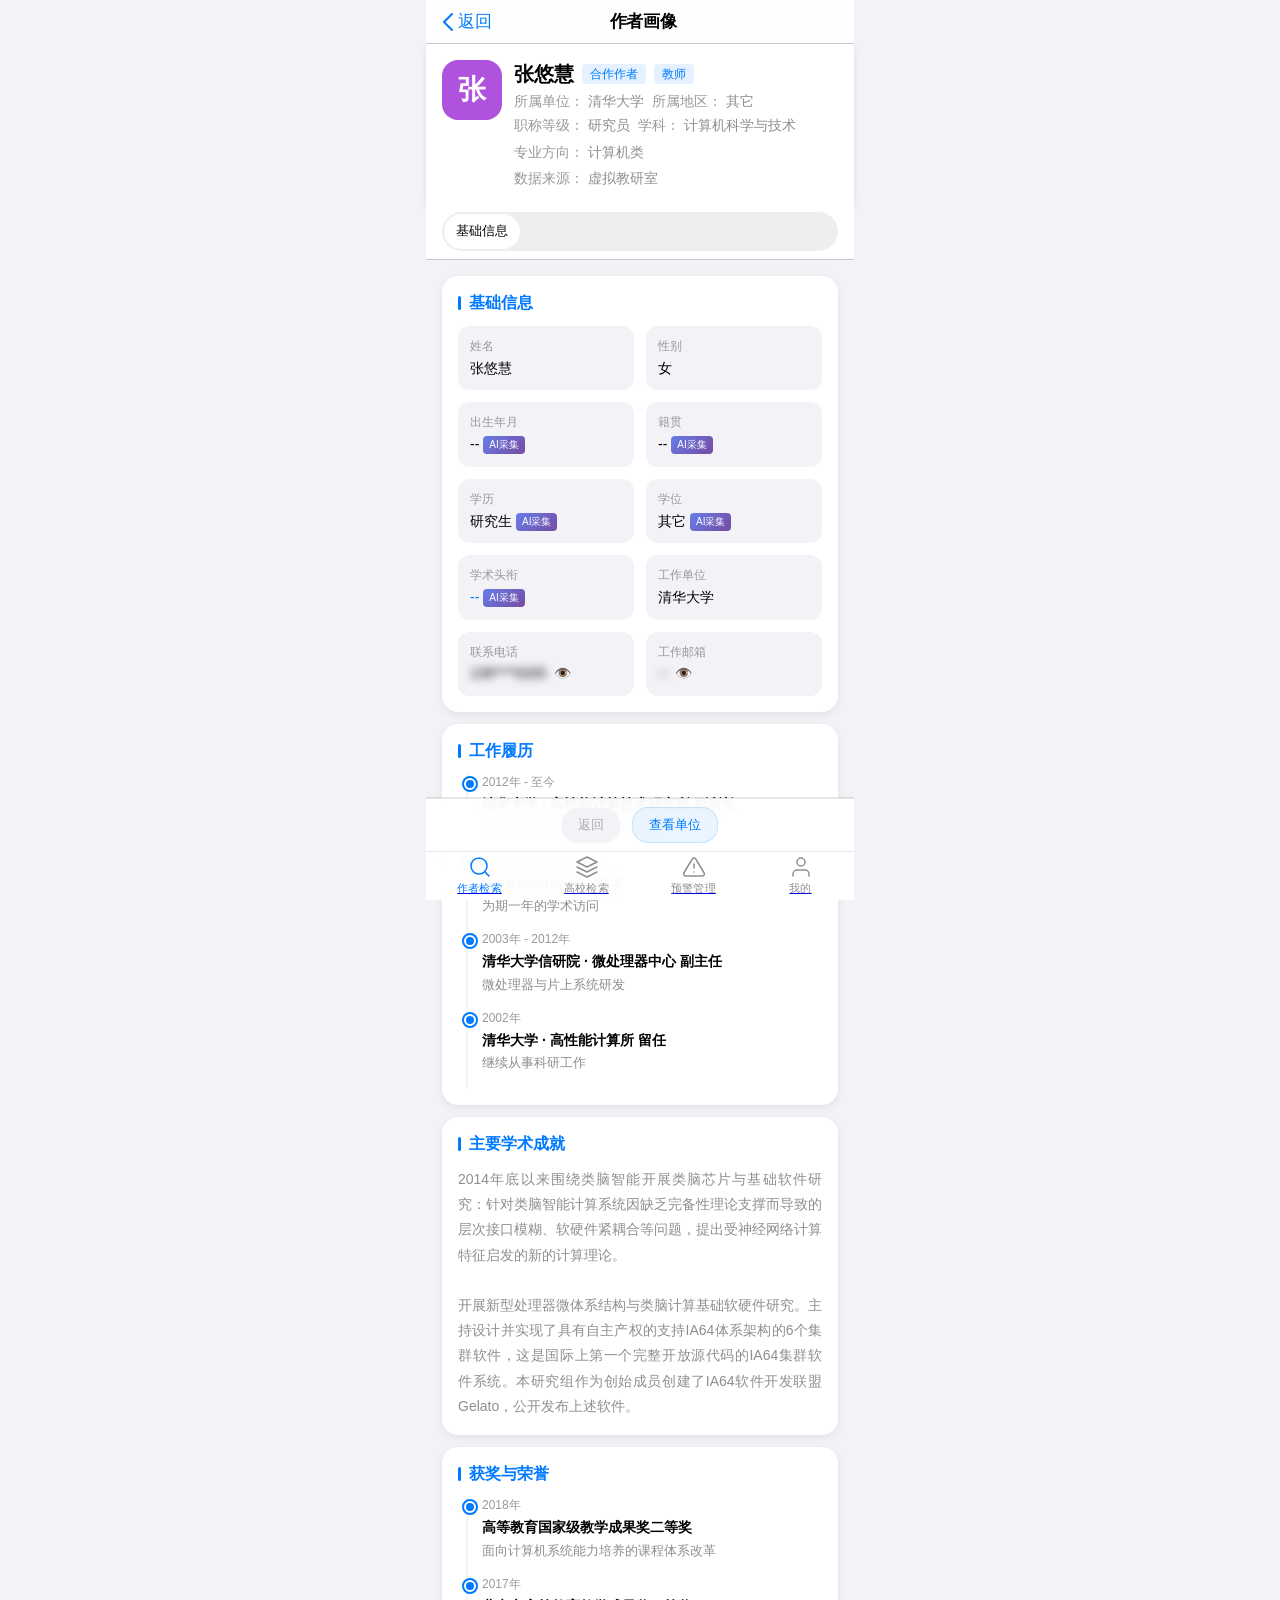
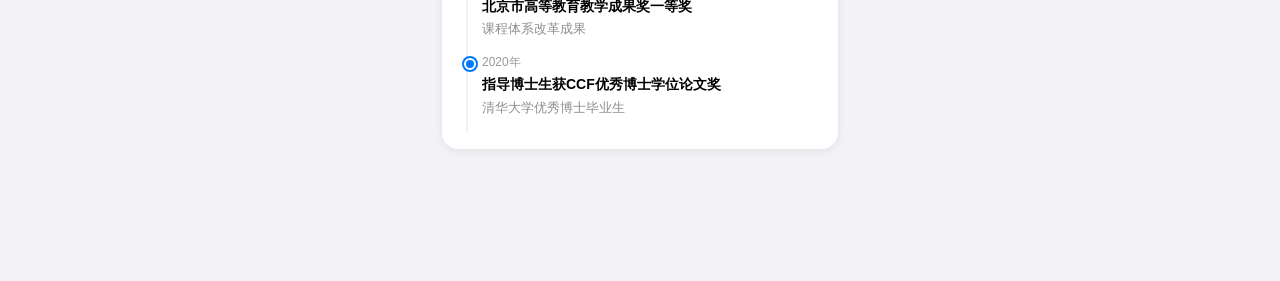
==== teacher-profile.html @ 6158d820 "Add files via upload" ====
<!DOCTYPE html>
<html lang="zh-CN">
<head>
    <meta charset="UTF-8">
    <meta name="viewport" content="width=device-width, initial-scale=1.0, maximum-scale=1.0, user-scalable=no">
    <title>作者画像 - 作者管理应用系统</title>

    
    <link rel="stylesheet" href="css/ios-navigation.css">
    <link rel="stylesheet" href="css/ios-components.css">
    <link rel="stylesheet" href="css/gesture-system.css">

    <style>
        
        * {
            margin: 0;
            padding: 0;
            box-sizing: border-box;
        }

        body {
            font-family: -apple-system, BlinkMacSystemFont, "SF Pro Text", "SF Pro Display", "Helvetica Neue", Arial, sans-serif;
            background-color: var(--ios-bg-secondary);
            color: var(--ios-text);
            padding-bottom: 104px;
            -webkit-font-smoothing: antialiased;
            -moz-osx-font-smoothing: grayscale;
        }

        
        .ios-header {
            background: var(--ios-bg);
            backdrop-filter: blur(20px);
            -webkit-backdrop-filter: blur(20px);
            background-color: rgba(255, 255, 255, 0.92);
            padding: 0 var(--ios-space-4);
            height: 44px;
            display: flex;
            align-items: center;
            justify-content: space-between;
            border-bottom: 0.5px solid var(--ios-separator-opaque);
            position: sticky;
            top: 0;
            z-index: 50;
        }

        .ios-header-title {
            font-size: var(--ios-text-lg);
            font-weight: var(--ios-weight-semibold);
            color: var(--ios-text);
            text-align: center;
            flex: 1;
            letter-spacing: -0.02em;
        }

        .ios-header-btn {
            min-width: 44px;
            min-height: 44px;
            display: flex;
            align-items: center;
            justify-content: center;
            color: var(--ios-blue);
            font-size: var(--ios-text-lg);
            cursor: pointer;
            transition: opacity var(--ios-duration-fast) var(--ios-ease);
        }

        .ios-header-btn:active {
            opacity: 0.6;
        }

        
        .profile-header {
            background: var(--ios-bg);
            padding: var(--ios-space-4);
            display: flex;
            gap: var(--ios-space-3);
            box-shadow: var(--ios-shadow-card);
        }

        .avatar {
            width: 60px;
            height: 60px;
            border-radius: var(--ios-radius-3);
            background: var(--ios-purple);
            display: flex;
            align-items: center;
            justify-content: center;
            color: white;
            font-size: var(--ios-text-2xl);
            font-weight: var(--ios-weight-semibold);
            flex-shrink: 0;
        }

        .info-section {
            flex: 1;
        }

        .name-row {
            display: flex;
            align-items: center;
            gap: var(--ios-space-2);
            flex-wrap: wrap;
        }

        .name {
            font-size: var(--ios-text-xl);
            font-weight: var(--ios-weight-semibold);
            color: var(--ios-text);
        }

        .tag {
            padding: 2px 8px;
            background: rgba(0, 122, 255, 0.1);
            color: var(--ios-blue);
            border-radius: 4px;
            font-size: 12px;
        }

        .academician-badge {
            display: inline-flex;
            align-items: center;
            padding: 3px var(--ios-space-2);
            background: linear-gradient(135deg, #f093fb 0%, #f5576c 100%);
            color: white;
            border-radius: var(--ios-radius-full);
            font-size: 11px;
            font-weight: var(--ios-weight-medium);
        }

        .info-meta {
            font-size: 14px;
            color: var(--ios-gray);
            margin-top: var(--ios-space-1);
            display: flex;
            gap: 8px;
            flex-wrap: wrap;
        }

        .info-meta-item {
            display: flex;
            align-items: center;
            gap: 4px;
        }

        .info-meta-item label {
            color: #999;
        }

        .status-badges {
            display: flex;
            gap: var(--ios-space-2);
            margin-top: var(--ios-space-2);
            flex-wrap: wrap;
        }

        
        .ios-segment-scroll {
            background: var(--ios-bg);
            padding: var(--ios-space-2) var(--ios-space-4);
            overflow-x: auto;
            white-space: nowrap;
            -webkit-overflow-scrolling: touch;
            border-bottom: 0.5px solid var(--ios-separator-opaque);
        }

        .ios-segment-scroll::-webkit-scrollbar {
            display: none;
        }

        .ios-segment-control.scrollable {
            display: inline-flex;
            min-width: 100%;
        }

        .ios-segment-item.scrollable {
            flex: none;
            min-width: 70px;
            padding: 8px 12px;
        }

        .ios-segment-item .badge {
            position: absolute;
            top: 2px;
            right: 2px;
            background: #f44336;
            color: white;
            border-radius: 50%;
            width: 16px;
            height: 16px;
            font-size: 10px;
            display: flex;
            align-items: center;
            justify-content: center;
        }

        
        .tab-content {
            display: none;
            padding: 16px;
        }

        .tab-content.active {
            display: block;
        }

        
        .section {
            background: var(--ios-bg);
            border-radius: var(--ios-radius-3);
            padding: 16px;
            margin-bottom: 12px;
            box-shadow: var(--ios-shadow-card);
        }

        .section-title {
            font-size: 16px;
            font-weight: 600;
            color: var(--ios-blue);
            margin-bottom: 12px;
            display: flex;
            align-items: center;
        }

        .section-title::before {
            content: '';
            width: 3px;
            height: 14px;
            background: var(--ios-blue);
            margin-right: 8px;
            border-radius: 2px;
        }

        
        .info-grid {
            display: grid;
            grid-template-columns: repeat(2, 1fr);
            gap: 12px;
        }

        .info-item {
            padding: 12px;
            background: var(--ios-gray-bg);
            border-radius: var(--ios-radius-2);
        }

        .info-item label {
            display: block;
            font-size: 12px;
            color: #999;
            margin-bottom: 4px;
        }

        .info-item .value {
            font-size: 14px;
            color: var(--ios-text);
            font-weight: 500;
            word-break: break-word;
        }

        .info-item .value.highlight {
            color: var(--ios-blue);
        }

        .ai-tag {
            display: inline-block;
            padding: 2px 6px;
            background: linear-gradient(135deg, #667eea 0%, #764ba2 100%);
            color: white;
            border-radius: 4px;
            font-size: 10px;
            font-weight: 500;
            margin-left: 4px;
            vertical-align: middle;
        }

        
        .timeline {
            position: relative;
            padding-left: 24px;
            margin-top: 8px;
        }

        .timeline::before {
            content: '';
            position: absolute;
            left: 8px;
            top: 0;
            bottom: 0;
            width: 2px;
            background: var(--ios-gray-bg);
        }

        .timeline-item {
            position: relative;
            padding-bottom: 16px;
        }

        .timeline-item::before {
            content: '';
            position: absolute;
            left: -18px;
            top: 4px;
            width: 8px;
            height: 8px;
            background: var(--ios-blue);
            border-radius: 50%;
            border: 2px solid white;
            box-shadow: 0 0 0 2px var(--ios-blue);
        }

        .timeline-item .time {
            font-size: 12px;
            color: #999;
            margin-bottom: 4px;
        }

        .timeline-item .title {
            font-size: 14px;
            font-weight: 600;
            color: var(--ios-text);
            margin-bottom: 4px;
        }

        .timeline-item .desc {
            font-size: 13px;
            color: var(--ios-gray);
        }

        
        .overview-cards {
            display: flex;
            gap: 12px;
            margin-bottom: 12px;
            flex-wrap: wrap;
        }

        .overview-card {
            flex: 1;
            min-width: 100px;
            background: var(--ios-bg);
            border-radius: var(--ios-radius-3);
            padding: 16px;
            box-shadow: var(--ios-shadow-card);
            border-top: 3px solid;
            cursor: pointer;
            transition: all 0.3s;
        }

        .overview-card.book {
            border-top-color: var(--ios-blue);
        }

        .overview-card.digital {
            border-top-color: var(--ios-purple);
        }

        .overview-card.journal {
            border-top-color: var(--ios-green);
        }

        .overview-card:active {
            transform: scale(0.98);
        }

        .overview-card-title {
            font-size: 13px;
            color: var(--ios-gray);
            margin-bottom: 8px;
        }

        .overview-card-value {
            font-size: 24px;
            font-weight: 700;
            color: var(--ios-blue);
        }

        .overview-card-meta {
            font-size: 11px;
            color: #999;
            margin-top: 6px;
        }

        
        .table-container {
            overflow-x: auto;
            -webkit-overflow-scrolling: touch;
        }

        .table-container::-webkit-scrollbar {
            display: none;
        }

        table {
            width: 100%;
            border-collapse: collapse;
            font-size: 13px;
            min-width: 500px;
        }

        thead {
            background: var(--ios-gray-bg);
        }

        th {
            padding: 10px 8px;
            text-align: left;
            font-weight: 600;
            color: var(--ios-gray);
            white-space: nowrap;
        }

        td {
            padding: 10px 8px;
            border-bottom: 0.5px solid var(--ios-separator-opaque);
            word-break: break-word;
        }

        tr:active {
            background: var(--ios-gray-bg);
        }

        .risk-badge {
            display: inline-block;
            padding: 2px 8px;
            border-radius: 4px;
            font-size: 11px;
            font-weight: 500;
        }

        .risk-badge.high {
            background: #f44336;
            color: white;
        }

        .risk-badge.medium {
            background: #ff9800;
            color: white;
        }

        .sentiment-positive {
            color: var(--ios-green);
        }

        .sentiment-negative {
            color: var(--ios-red);
        }

        .sentiment-neutral {
            color: var(--ios-gray);
        }

        
        .risk-card {
            background: var(--ios-bg);
            border-radius: var(--ios-radius-3);
            margin-bottom: 12px;
            overflow: hidden;
        }

        .risk-card.risk-high {
            background: rgba(255, 59, 48, 0.1);
            border-left: 4px solid var(--ios-red);
        }

        .risk-card.risk-medium {
            background: rgba(255, 149, 0, 0.1);
            border-left: 4px solid var(--ios-orange);
        }

        .risk-card-content {
            padding: 16px;
        }

        .risk-title {
            font-size: 15px;
            font-weight: 600;
            color: var(--ios-red);
        }

        .risk-card.risk-medium .risk-title {
            color: var(--ios-orange);
        }

        .risk-meta {
            font-size: 13px;
            color: var(--ios-gray);
            margin-top: 8px;
        }

        .risk-summary {
            font-size: 14px;
            color: var(--ios-text);
            margin-top: 8px;
            line-height: 1.5;
        }

        
        .sentiment-card {
            background: var(--ios-bg);
            border-radius: var(--ios-radius-3);
            padding: 16px;
            margin-bottom: 12px;
            box-shadow: var(--ios-shadow-card);
        }

        .sentiment-title {
            font-size: 15px;
            font-weight: 600;
            color: var(--ios-text);
            margin-bottom: 8px;
            line-height: 1.4;
        }

        .sentiment-meta {
            font-size: 13px;
            color: var(--ios-gray);
        }

        .sentiment-tag {
            display: inline-block;
            padding: 2px 8px;
            border-radius: 4px;
            font-size: 11px;
            font-weight: 500;
            margin-left: 8px;
        }

        .sentiment-tag.positive {
            background: rgba(52, 199, 89, 0.1);
            color: var(--ios-green);
        }

        .sentiment-tag.negative {
            background: rgba(255, 59, 48, 0.1);
            color: var(--ios-red);
        }

        .sentiment-tag.neutral {
            background: var(--ios-gray-bg);
            color: var(--ios-gray);
        }

        
        .filter-section {
            background: var(--ios-bg);
            padding: 12px 16px;
            border-radius: var(--ios-radius-3);
            margin-bottom: 12px;
            display: flex;
            gap: 8px;
            flex-wrap: wrap;
        }

        .filter-select {
            padding: 8px 12px;
            border: none;
            border-radius: var(--ios-radius-2);
            font-size: 14px;
            background: var(--ios-gray-bg);
            color: var(--ios-text);
            min-width: 100px;
        }

        
        .relation-card {
            background: var(--ios-bg);
            border-radius: var(--ios-radius-3);
            padding: 16px;
            margin-bottom: 12px;
            box-shadow: var(--ios-shadow-card);
            display: flex;
            align-items: center;
            gap: 12px;
        }

        .relation-avatar {
            width: 40px;
            height: 40px;
            border-radius: var(--ios-radius-2);
            background: var(--ios-blue);
            display: flex;
            align-items: center;
            justify-content: center;
            color: white;
            font-size: 16px;
            font-weight: 600;
        }

        .relation-info {
            flex: 1;
        }

        .relation-name {
            font-size: 15px;
            font-weight: 600;
            color: var(--ios-text);
        }

        .relation-type {
            display: inline-block;
            padding: 2px 8px;
            border-radius: 4px;
            font-size: 11px;
            background: rgba(0, 122, 255, 0.1);
            color: var(--ios-blue);
            margin-left: 8px;
        }

        .relation-meta {
            font-size: 13px;
            color: var(--ios-gray);
            margin-top: 4px;
        }

        
        .hidden-field {
            filter: blur(4px);
            user-select: none;
        }

        .hidden-field.visible {
            filter: none;
        }

        .eye-icon {
            cursor: pointer;
            margin-left: 8px;
            color: #6c757d;
            font-size: 14px;
        }

        .field-with-eye {
            display: flex;
            align-items: center;
        }

        
        .correction-form {
            background: var(--ios-bg);
            border-radius: var(--ios-radius-3);
            padding: 16px;
        }

        .form-group {
            margin-bottom: 16px;
        }

        .form-group label {
            display: block;
            font-size: 14px;
            color: var(--ios-gray);
            margin-bottom: 8px;
        }

        .form-group input,
        .form-group select,
        .form-group textarea {
            width: 100%;
            padding: 11px 16px;
            border: none;
            border-radius: var(--ios-radius-2);
            font-size: 15px;
            background: var(--ios-gray-bg);
            color: var(--ios-text);
        }

        .form-group textarea {
            min-height: 80px;
            resize: vertical;
        }

        
        .ios-toolbar.profile-toolbar {
            position: fixed;
            bottom: calc(var(--apple-nav-height, 49px) + var(--apple-safe-area, 0px));
            left: 50%;
            transform: translateX(-50%);
            width: 100%;
            max-width: 428px;
            background: rgba(255, 255, 255, 0.94);
            backdrop-filter: blur(20px);
            -webkit-backdrop-filter: blur(20px);
            border-top: 0.5px solid rgba(60, 60, 67, 0.12);
            padding: 8px 16px;
            display: flex;
            justify-content: center;
            gap: 12px;
            z-index: 40;
        }

        
        .text-block {
            font-size: 14px;
            color: var(--ios-gray);
            line-height: 1.8;
            text-align: justify;
        }

        
        .sub-tabs {
            display: flex;
            gap: 8px;
            margin-bottom: 12px;
            border-bottom: 1px solid var(--ios-separator-opaque);
            padding-bottom: 8px;
        }

        .sub-tab-btn {
            padding: 6px 12px;
            background: none;
            border: none;
            font-size: 13px;
            color: var(--ios-gray);
            cursor: pointer;
            border-radius: var(--ios-radius-2);
        }

        .sub-tab-btn.active {
            background: var(--ios-blue);
            color: white;
        }

        .sub-tab-content {
            display: none;
        }

        .sub-tab-content.active {
            display: block;
        }

        
        .product-type-badge {
            display: inline-block;
            padding: 2px 8px;
            border-radius: 4px;
            font-size: 11px;
            font-weight: 500;
        }

        .product-type-badge.book {
            background: rgba(0, 122, 255, 0.1);
            color: var(--ios-blue);
        }

        .product-type-badge.ebook {
            background: rgba(52, 199, 89, 0.1);
            color: var(--ios-green);
        }

        .product-type-badge.audio {
            background: rgba(255, 149, 0, 0.1);
            color: var(--ios-orange);
        }

        
        .btn-link {
            background: none;
            border: none;
            color: var(--ios-blue);
            cursor: pointer;
            font-size: 13px;
            padding: 4px 8px;
        }

        
        .match-indicator {
            display: inline-flex;
            align-items: center;
            gap: 4px;
            padding: 4px 8px;
            background: rgba(0, 122, 255, 0.1);
            color: var(--ios-blue);
            border-radius: var(--ios-radius-2);
            font-size: 12px;
            margin-bottom: 12px;
        }
    </style>
</head>
<body>
    
    <div class="ios-header">
        <div class="ios-header-btn left" onclick="goBack()">
            <svg width="12" height="20" viewBox="0 0 12 20" fill="none">
                <path d="M10 2L2 10L10 18" stroke="currentColor" stroke-width="2" stroke-linecap="round" stroke-linejoin="round"/>
            </svg>
            <span style="margin-left: 4px;">返回</span>
        </div>
        <div class="ios-header-title">作者画像</div>
        <div class="ios-header-btn right"></div>
    </div>

    
    <div class="profile-header">
        <div class="avatar">张</div>
        <div class="info-section">
            <div class="name-row">
                <span class="name">张悠慧</span>
                <span class="tag">合作作者</span>
                <span class="tag">教师</span>
            </div>
            <div class="info-meta">
                <div class="info-meta-item">
                    <label>所属单位：</label>
                    <span>清华大学</span>
                </div>
                <div class="info-meta-item">
                    <label>所属地区：</label>
                    <span>其它</span>
                </div>
            </div>
            <div class="info-meta">
                <div class="info-meta-item">
                    <label>职称等级：</label>
                    <span>研究员</span>
                </div>
                <div class="info-meta-item">
                    <label>学科：</label>
                    <span>计算机科学与技术</span>
                </div>
                <div class="info-meta-item">
                    <label>专业方向：</label>
                    <span>计算机类</span>
                </div>
            </div>
            <div class="info-meta" style="margin-top: 6px;">
                <div class="info-meta-item">
                    <label>数据来源：</label>
                    <span>虚拟教研室</span>
                </div>
            </div>
        </div>
    </div>

    
    <div class="ios-segment-scroll">
        <div class="ios-segment-control scrollable">
            <div class="ios-segment-item scrollable active">基础信息</div>
        </div>
    </div>

    
    <div class="tab-content active" id="tab-basic">
        
        <div class="section">
            <div class="section-title">基础信息</div>
            <div class="info-grid">
                <div class="info-item">
                    <label>姓名</label>
                    <div class="value">张悠慧</div>
                </div>
                <div class="info-item">
                    <label>性别</label>
                    <div class="value">女</div>
                </div>
                <div class="info-item">
                    <label>出生年月</label>
                    <div class="value">--<span class="ai-tag">AI采集</span></div>
                </div>
                <div class="info-item">
                    <label>籍贯</label>
                    <div class="value">--<span class="ai-tag">AI采集</span></div>
                </div>
                <div class="info-item">
                    <label>学历</label>
                    <div class="value">研究生<span class="ai-tag">AI采集</span></div>
                </div>
                <div class="info-item">
                    <label>学位</label>
                    <div class="value">其它<span class="ai-tag">AI采集</span></div>
                </div>
                <div class="info-item">
                    <label>学术头衔</label>
                    <div class="value highlight">--<span class="ai-tag">AI采集</span></div>
                </div>
                <div class="info-item">
                    <label>工作单位</label>
                    <div class="value">清华大学</div>
                </div>
                <div class="info-item">
                    <label>联系电话</label>
                    <div class="value field-with-eye">
                        <span class="hidden-field" id="phoneField">139****0205</span>
                        <span class="eye-icon" onclick="toggleField('phoneField')">👁️</span>
                    </div>
                </div>
                <div class="info-item">
                    <label>工作邮箱</label>
                    <div class="value field-with-eye">
                        <span class="hidden-field" id="emailField">--</span>
                        <span class="eye-icon" onclick="toggleField('emailField')">👁️</span>
                    </div>
                </div>
            </div>
        </div>

        
        <div class="section">
            <div class="section-title">工作履历</div>
            <div class="timeline">
                <div class="timeline-item">
                    <div class="time">2012年 - 至今</div>
                    <div class="title">清华大学 · 高性能计算技术研究所 副所长</div>
                    <div class="desc">从事高性能计算与类脑智能研究</div>
                </div>
                <div class="timeline-item">
                    <div class="time">2006年 - 2007年</div>
                    <div class="title">UC Berkeley 访问学者</div>
                    <div class="desc">为期一年的学术访问</div>
                </div>
                <div class="timeline-item">
                    <div class="time">2003年 - 2012年</div>
                    <div class="title">清华大学信研院 · 微处理器中心 副主任</div>
                    <div class="desc">微处理器与片上系统研发</div>
                </div>
                <div class="timeline-item">
                    <div class="time">2002年</div>
                    <div class="title">清华大学 · 高性能计算所 留任</div>
                    <div class="desc">继续从事科研工作</div>
                </div>
            </div>
        </div>

        
        <div class="section">
            <div class="section-title">主要学术成就</div>
            <div class="text-block">
                2014年底以来围绕类脑智能开展类脑芯片与基础软件研究：针对类脑智能计算系统因缺乏完备性理论支撑而导致的层次接口模糊、软硬件紧耦合等问题，提出受神经网络计算特征启发的新的计算理论。
                <br><br>
                开展新型处理器微体系结构与类脑计算基础软硬件研究。主持设计并实现了具有自主产权的支持IA64体系架构的6个集群软件，这是国际上第一个完整开放源代码的IA64集群软件系统。本研究组作为创始成员创建了IA64软件开发联盟Gelato，公开发布上述软件。
            </div>
        </div>

        
        <div class="section">
            <div class="section-title">获奖与荣誉</div>
            <div class="timeline">
                <div class="timeline-item">
                    <div class="time">2018年</div>
                    <div class="title">高等教育国家级教学成果奖二等奖</div>
                    <div class="desc">面向计算机系统能力培养的课程体系改革</div>
                </div>
                <div class="timeline-item">
                    <div class="time">2017年</div>
                    <div class="title">北京市高等教育教学成果奖一等奖</div>
                    <div class="desc">课程体系改革成果</div>
                </div>
                <div class="timeline-item">
                    <div class="time">2020年</div>
                    <div class="title">指导博士生获CCF优秀博士学位论文奖</div>
                    <div class="desc">清华大学优秀博士毕业生</div>
                </div>
            </div>
        </div>
    </div>

    
    <div class="ios-toolbar profile-toolbar">
        <button class="ios-btn-capsule gray small" onclick="goBack()">返回</button>
        <button class="ios-btn-capsule secondary small" onclick="viewUniversity()">查看单位</button>
    </div>

    
    <nav class="ios-tab-nav">
        <a href="teacher-list.html" class="ios-tab-item active" data-tab="teachers">
            <div class="ios-tab-icon">
                <svg width="24" height="24" viewBox="0 0 24 24" fill="none" stroke="currentColor" stroke-width="1.5">
                    <circle cx="11" cy="11" r="8"/>
                    <path d="M21 21l-4.35-4.35"/>
                </svg>
            </div>
            <div class="ios-tab-label">作者检索</div>
        </a>
        <a href="university-list.html" class="ios-tab-item" data-tab="universities">
            <div class="ios-tab-icon">
                <svg width="24" height="24" viewBox="0 0 24 24" fill="none" stroke="currentColor" stroke-width="1.5">
                    <path d="M12 2L2 7l10 5 10-5-10-5z"/>
                    <path d="M2 17l10 5 10-5"/>
                    <path d="M2 12l10 5 10-5"/>
                </svg>
            </div>
            <div class="ios-tab-label">高校检索</div>
        </a>
        <a href="warning-management.html" class="ios-tab-item" data-tab="warnings">
            <div class="ios-tab-icon">
                <svg width="24" height="24" viewBox="0 0 24 24" fill="none" stroke="currentColor" stroke-width="1.5">
                    <path d="M10.29 3.86L1.82 18a2 2 0 0 0 1.71 3h16.94a2 2 0 0 0 1.71-3L13.71 3.86a2 2 0 0 0-3.42 0z"/>
                    <line x1="12" y1="9" x2="12" y2="13"/>
                    <line x1="12" y1="17" x2="12.01" y2="17"/>
                </svg>
            </div>
            <div class="ios-tab-label">预警管理</div>
        </a>
        <a href="my.html" class="ios-tab-item" data-tab="my">
            <div class="ios-tab-icon">
                <svg width="24" height="24" viewBox="0 0 24 24" fill="none" stroke="currentColor" stroke-width="1.5">
                    <path d="M20 21v-2a4 4 0 0 0-4-4H8a4 4 0 0 0-4 4v2"/>
                    <circle cx="12" cy="7" r="4"/>
                </svg>
            </div>
            <div class="ios-tab-label">我的</div>
        </a>
    </nav>

    
    <script src="js/ios-navigation.js"></script>
    <script src="js/gesture-handler.js"></script>

    <script>
        
        function goBack() {
            history.back();
        }

        
        function toggleField(fieldId) {
            const field = document.getElementById(fieldId);
            field.classList.toggle('hidden');
            field.classList.toggle('visible');
        }

        
        function viewUniversity() {
            window.location.href = 'university-profile.html?id=' + encodeURIComponent('清华大学');
        }

        
        document.addEventListener('DOMContentLoaded', function() {
            const urlParams = new URLSearchParams(window.location.search);
            const id = urlParams.get('id');

            if (id) {
                console.log('加载作者画像数据，ID:', id);
            }
        });
    </script>
</body>
</html>
---- css/ios-navigation.css ----
/**
 * Apple Design Style CSS v3.0 - 苹果设计风格
 * 升级日期: 2026-05-18
 * 设计风格: Apple Human Interface Guidelines
 */

/* ===== Apple 设计系统变量 ===== */
:root {
    /* Apple 标准色系 */
    --apple-blue: #007AFF;
    --apple-green: #34C759;
    --apple-orange: #FF9500;
    --apple-red: #FF3B30;
    --apple-purple: #AF52DE;
    --apple-pink: #FF2D55;
    --apple-teal: #5AC8FA;
    --apple-indigo: #5856D6;
    --apple-pink: #FF2D55;
    --apple-teal: #5AC8FA;

    /* 额外兼容变量 */
    --ios-blue-dark: #0051D5;
    --ios-blue-light: #5AC8FA;
    --ios-green-light: #66D47E;
    --ios-red-light: #FF6961;
    --ios-orange-light: #FFB340;
    --ios-purple-light: #C77DEB;
    --ios-indigo-light: #7B79E8;
    --ios-radius-lg: 16px;
    --ios-ease-bounce: cubic-bezier(0.34, 1.56, 0.64, 1);
    --ios-shadow-inset: inset 0 1px 2px rgba(0, 0, 0, 0.04);

    /* Apple 灰色系统 */
    --apple-gray-1: #8E8E93;
    --apple-gray-2: #AEAEB2;
    --apple-gray-3: #C7C7CC;
    --apple-gray-4: #D1D1D6;
    --apple-gray-5: #E5E5EA;
    --apple-gray-6: #F2F2F7;

    /* Apple 背景 */
    --apple-bg-primary: #FFFFFF;
    --apple-bg-secondary: #F2F2F7;
    --apple-bg-tertiary: #FFFFFF;
    --apple-bg-grouped: #F2F2F7;
    --apple-bg-grouped-secondary: #FFFFFF;

    /* Apple 文字 */
    --apple-text-primary: #000000;
    --apple-text-secondary: #3C3C43;
    --apple-text-tertiary: #3C3C4399;
    --apple-text-quaternary: #3C3C434D;

    /* Apple 分隔线 */
    --apple-separator: rgba(60, 60, 67, 0.12);
    --apple-separator-opaque: #C6C6C8;

    /* Apple 填充 */
    --apple-fill-primary: rgba(120, 120, 128, 0.2);
    --apple-fill-secondary: rgba(120, 120, 128, 0.16);
    --apple-fill-tertiary: rgba(118, 118, 128, 0.12);
    --apple-fill-quaternary: rgba(116, 116, 128, 0.08);

    /* 圆角系统 - Apple 标准 */
    --apple-radius-small: 8px;
    --apple-radius-medium: 12px;
    --apple-radius-large: 16px;
    --apple-radius-xlarge: 20px;
    --apple-radius-continuous: 22px; /* Apple 连续圆角 */
    --apple-radius-full: 999px;

    /* 阴影系统 - Apple 柔和阴影 */
    --apple-shadow-subtle: 0 1px 2px rgba(0, 0, 0, 0.04);
    --apple-shadow-default: 0 2px 8px rgba(0, 0, 0, 0.08);
    --apple-shadow-elevated: 0 4px 16px rgba(0, 0, 0, 0.12);
    --apple-shadow-modal: 0 8px 32px rgba(0, 0, 0, 0.16);

    /* 间距系统 */
    --apple-spacing-xs: 4px;
    --apple-spacing-sm: 8px;
    --apple-spacing-md: 12px;
    --apple-spacing-lg: 16px;
    --apple-spacing-xl: 20px;
    --apple-spacing-2xl: 24px;
    --apple-spacing-3xl: 32px;

    /* 字体系统 - SF Pro 风格 */
    --apple-font-system: -apple-system, BlinkMacSystemFont, "SF Pro Text", "SF Pro Display", "Helvetica Neue", Arial, sans-serif;
    --apple-font-size-caption2: 11px;
    --apple-font-size-caption1: 12px;
    --apple-font-size-footnote: 13px;
    --apple-font-size-subhead: 15px;
    --apple-font-size-body: 17px;
    --apple-font-size-headline: 17px;
    --apple-font-size-title3: 20px;
    --apple-font-size-title2: 22px;
    --apple-font-size-title1: 28px;
    --apple-font-size-large-title: 34px;

    /* 字重 */
    --apple-weight-regular: 400;
    --apple-weight-medium: 500;
    --apple-weight-semibold: 600;
    --apple-weight-bold: 700;

    /* 行高 */
    --apple-lineheight-tight: 1.2;
    --apple-lineheight-normal: 1.4;
    --apple-lineheight-relaxed: 1.5;

    /* 动效 - Apple 流畅曲线 */
    --apple-duration-fast: 0.15s;
    --apple-duration-normal: 0.25s;
    --apple-duration-slow: 0.35s;
    --apple-duration-modal: 0.4s;
    --apple-ease: cubic-bezier(0.25, 0.1, 0.25, 1);
    --apple-ease-out: cubic-bezier(0, 0, 0.2, 1);
    --apple-ease-in: cubic-bezier(0.4, 0, 1, 1);
    --apple-ease-spring: cubic-bezier(0.175, 0.885, 0.32, 1.275);

    /* 毛玻璃 */
    --apple-blur-light: blur(20px);
    --apple-blur-medium: blur(40px);
    --apple-blur-heavy: blur(60px);

    /* 导航高度 */
    --apple-nav-height: 49px;
    --apple-header-height: 44px;
    --apple-header-large-height: 96px;
    --apple-safe-area: env(safe-area-inset-bottom, 0);

    /* 兼容旧变量名 */
    --ios-blue: var(--apple-blue);
    --ios-green: var(--apple-green);
    --ios-orange: var(--apple-orange);
    --ios-red: var(--apple-red);
    --ios-purple: var(--apple-purple);
    --ios-indigo: var(--apple-indigo);
    --ios-teal: var(--apple-teal);
    --ios-gray: var(--apple-gray-1);
    --ios-gray-bg: var(--apple-gray-6);
    --ios-gray-dark: var(--apple-gray-2);
    --ios-bg: var(--apple-bg-primary);
    --ios-bg-secondary: var(--apple-bg-secondary);
    --ios-text: var(--apple-text-primary);
    --ios-text-secondary: var(--apple-text-secondary);
    --ios-separator: var(--apple-separator);
    --ios-separator-opaque: var(--apple-separator-opaque);
    --ios-shadow-card: var(--apple-shadow-default);
    --ios-shadow-1: var(--apple-shadow-subtle);
    --ios-shadow-2: var(--apple-shadow-default);
    --ios-shadow-3: var(--apple-shadow-elevated);
    --ios-shadow-modal: var(--apple-shadow-modal);
    --ios-shadow-nav: 0 -1px 0 var(--apple-separator);
    --ios-shadow-md: var(--apple-shadow-default);
    --ios-shadow-sm: var(--apple-shadow-subtle);
    --ios-radius-1: var(--apple-radius-small);
    --ios-radius-2: var(--apple-radius-medium);
    --ios-radius-3: var(--apple-radius-large);
    --ios-radius-4: var(--apple-radius-xlarge);
    --ios-radius-full: var(--apple-radius-full);
    --ios-space-1: var(--apple-spacing-xs);
    --ios-space-2: var(--apple-spacing-sm);
    --ios-space-3: var(--apple-spacing-md);
    --ios-space-4: var(--apple-spacing-lg);
    --ios-space-5: var(--apple-spacing-xl);
    --ios-space-6: var(--apple-spacing-2xl);
    --ios-text-xs: var(--apple-font-size-caption2);
    --ios-text-sm: var(--apple-font-size-footnote);
    --ios-text-base: var(--apple-font-size-subhead);
    --ios-text-lg: var(--apple-font-size-body);
    --ios-text-xl: var(--apple-font-size-title3);
    --ios-text-2xl: var(--apple-font-size-title1);
    --ios-weight-normal: var(--apple-weight-regular);
    --ios-weight-medium: var(--apple-weight-medium);
    --ios-weight-semibold: var(--apple-weight-semibold);
    --ios-weight-bold: var(--apple-weight-bold);
    --ios-leading-normal: var(--apple-lineheight-normal);
    --ios-duration-fast: var(--apple-duration-fast);
    --ios-duration-normal: var(--apple-duration-normal);
    --ios-duration-slow: var(--apple-duration-slow);
    --ios-ease: var(--apple-ease);
    --ios-ease-out: var(--apple-ease-out);
    --ios-icon-sm: 16px;
    --ios-icon-base: 20px;
    --ios-icon-lg: 24px;
    --ios-card-margin: var(--apple-spacing-md);
    --ios-card-padding: var(--apple-spacing-lg);
}

/* ===== Apple 页面基础 ===== */
body {
    font-family: var(--apple-font-system);
    font-size: var(--apple-font-size-body);
    line-height: var(--apple-lineheight-normal);
    color: var(--apple-text-primary);
    background-color: var(--apple-bg-secondary);
    min-width: 375px;
    max-width: 428px;
    margin: 0 auto;
    padding: 0;
    -webkit-font-smoothing: antialiased;
    -moz-osx-font-smoothing: grayscale;
    text-rendering: optimizeLegibility;
    overflow-x: hidden;
}

* {
    box-sizing: border-box;
    -webkit-tap-highlight-color: transparent;
}

/* ===== Apple 毛玻璃导航栏 ===== */
.apple-tab-nav {
    position: fixed;
    bottom: 0;
    max-width: 428px;
    left: 50%;
    transform: translateX(-50%);
    width: 100%;
    height: var(--apple-nav-height);
    background: rgba(255, 255, 255, 0.94);
    backdrop-filter: var(--apple-blur-light);
    -webkit-backdrop-filter: var(--apple-blur-light);
    border-top: 0.5px solid var(--apple-separator);
    display: flex;
    justify-content: space-around;
    align-items: center;
    padding-bottom: var(--apple-safe-area);
    z-index: 100;
}

/* 兼容旧类名 */
.ios-tab-nav {
    position: fixed;
    bottom: 0;
    max-width: 428px;
    left: 50%;
    transform: translateX(-50%);
    width: 100%;
    height: var(--apple-nav-height);
    background: rgba(255, 255, 255, 0.94);
    backdrop-filter: var(--apple-blur-light);
    -webkit-backdrop-filter: var(--apple-blur-light);
    border-top: 0.5px solid var(--apple-separator);
    display: flex;
    justify-content: space-around;
    align-items: center;
    padding-bottom: var(--apple-safe-area);
    z-index: 100;
}

.ios-tab-item {
    display: flex;
    flex-direction: column;
    align-items: center;
    justify-content: center;
    min-width: 64px;
    min-height: 44px;
    padding: var(--apple-spacing-xs) var(--apple-spacing-sm);
    cursor: pointer;
    transition: transform var(--apple-duration-fast) var(--apple-ease-spring);
}

.ios-tab-item:active {
    transform: scale(0.92);
}

.ios-tab-icon {
    width: 24px;
    height: 24px;
    display: flex;
    align-items: center;
    justify-content: center;
    color: var(--apple-gray-1);
    transition: color var(--apple-duration-normal) var(--apple-ease);
}

.ios-tab-icon svg {
    width: 24px;
    height: 24px;
    stroke-width: 1.5;
    stroke-linecap: round;
    stroke-linejoin: round;
}

.ios-tab-item.active .ios-tab-icon {
    color: var(--apple-blue);
}

.ios-tab-label {
    font-size: var(--apple-font-size-caption2);
    font-weight: var(--apple-weight-medium);
    color: var(--apple-gray-1);
    margin-top: 2px;
    letter-spacing: 0.01em;
    transition: color var(--apple-duration-normal) var(--apple-ease);
}

.ios-tab-item.active .ios-tab-label {
    color: var(--apple-blue);
}

/* ===== Apple 大标题头部 ===== */
.ios-header-large {
    background: rgba(255, 255, 255, 0.96);
    backdrop-filter: var(--apple-blur-light);
    -webkit-backdrop-filter: var(--apple-blur-light);
    padding: var(--apple-spacing-sm) var(--apple-spacing-lg) var(--apple-spacing-md);
    border-bottom: 0.5px solid var(--apple-separator);
    position: sticky;
    top: 0;
    z-index: 50;
}

.ios-header-large-title {
    font-size: var(--apple-font-size-large-title);
    font-weight: var(--apple-weight-bold);
    color: var(--apple-text-primary);
    letter-spacing: -0.04em;
    line-height: var(--apple-lineheight-tight);
    margin-top: var(--apple-spacing-sm);
}

/* ===== Apple 顶部导航栏 ===== */
.ios-header {
    background: rgba(255, 255, 255, 0.96);
    backdrop-filter: var(--apple-blur-light);
    -webkit-backdrop-filter: var(--apple-blur-light);
    padding: 0 var(--apple-spacing-lg);
    height: var(--apple-header-height);
    display: flex;
    align-items: center;
    justify-content: space-between;
    position: sticky;
    top: 0;
    z-index: 50;
    border-bottom: 0.5px solid var(--apple-separator);
}

.ios-header-title {
    font-size: var(--apple-font-size-headline);
    font-weight: var(--apple-weight-semibold);
    color: var(--apple-text-primary);
    text-align: center;
    flex: 1;
    letter-spacing: -0.02em;
}

.ios-header-btn {
    min-width: 44px;
    min-height: 44px;
    display: flex;
    align-items: center;
    justify-content: center;
    color: var(--apple-blue);
    font-size: var(--apple-font-size-body);
    font-weight: var(--apple-weight-regular);
    cursor: pointer;
    transition: opacity var(--apple-duration-fast) var(--apple-ease);
}

.ios-header-btn:active {
    opacity: 0.5;
}

/* ===== Apple 卡片 ===== */
.ios-card {
    background: var(--apple-bg-primary);
    border-radius: var(--apple-radius-large);
    margin: 0 0 var(--apple-spacing-md) 0;
    overflow: hidden;
}

.ios-card-content {
    padding: var(--apple-spacing-lg);
}

.ios-card-interactive {
    cursor: pointer;
    transition: background var(--apple-duration-fast) var(--apple-ease);
}

.ios-card-interactive:active {
    background: var(--apple-fill-quaternary);
}

/* ===== Apple 列表 ===== */
.ios-list {
    background: var(--apple-bg-primary);
    border-radius: var(--apple-radius-large);
    margin: 0 0 var(--apple-spacing-md) 0;
    overflow: hidden;
}

.ios-list-item {
    display: flex;
    align-items: center;
    padding: var(--apple-spacing-md) var(--apple-spacing-lg);
    min-height: 44px;
    cursor: pointer;
    position: relative;
    transition: background var(--apple-duration-fast) var(--apple-ease);
}

.ios-list-item:not(:last-child)::after {
    content: '';
    position: absolute;
    bottom: 0;
    left: var(--apple-spacing-lg);
    right: var(--apple-spacing-lg);
    height: 0.5px;
    background: var(--apple-separator);
}

.ios-list-item:active {
    background: var(--apple-fill-tertiary);
}

.ios-list-icon {
    width: 28px;
    height: 28px;
    display: flex;
    align-items: center;
    justify-content: center;
    color: var(--apple-blue);
    margin-right: var(--apple-spacing-lg);
}

.ios-list-content {
    flex: 1;
    min-width: 0;
}

.ios-list-title {
    font-size: var(--apple-font-size-body);
    font-weight: var(--apple-weight-regular);
    color: var(--apple-text-primary);
}

.ios-list-subtitle {
    font-size: var(--apple-font-size-footnote);
    color: var(--apple-gray-1);
    margin-top: 2px;
}

.ios-list-chevron {
    width: 8px;
    height: 13px;
    margin-left: var(--apple-spacing-sm);
    color: var(--apple-gray-3);
}

.ios-list-right {
    font-size: var(--apple-font-size-subhead);
    color: var(--apple-gray-1);
    margin-left: var(--apple-spacing-sm);
}

/* ===== Apple 按钮 ===== */
.ios-btn-capsule {
    display: inline-flex;
    align-items: center;
    justify-content: center;
    padding: var(--apple-spacing-md) var(--apple-spacing-xl);
    border-radius: var(--apple-radius-full);
    font-size: var(--apple-font-size-subhead);
    font-weight: var(--apple-weight-medium);
    cursor: pointer;
    min-height: 44px;
    transition: all var(--apple-duration-fast) var(--apple-ease);
}

.ios-btn-capsule:active {
    transform: scale(0.98);
}

.ios-btn-capsule.primary {
    background: var(--apple-blue);
    color: white;
}

.ios-btn-capsule.primary:active {
    background: rgba(0, 122, 255, 0.8);
}

.ios-btn-capsule.secondary {
    background: transparent;
    color: var(--apple-blue);
}

.ios-btn-capsule.secondary:active {
    background: var(--apple-fill-tertiary);
}

.ios-btn-capsule.gray {
    background: var(--apple-fill-secondary);
    color: var(--apple-text-primary);
}

.ios-btn-capsule.gray:active {
    background: var(--apple-fill-primary);
}

.ios-btn-capsule.danger {
    background: var(--apple-red);
    color: white;
}

.ios-btn-capsule.danger:active {
    background: rgba(255, 59, 48, 0.8);
}

.ios-btn-capsule.small {
    padding: var(--apple-spacing-sm) var(--apple-spacing-md);
    font-size: var(--apple-font-size-footnote);
    min-height: 32px;
    border-radius: var(--apple-radius-medium);
}

/* ===== Apple 输入框 ===== */
.ios-input {
    width: 100%;
    padding: var(--apple-spacing-md) var(--apple-spacing-lg);
    border: none;
    border-radius: var(--apple-radius-medium);
    font-size: var(--apple-font-size-subhead);
    color: var(--apple-text-primary);
    background: var(--apple-fill-tertiary);
    outline: none;
    min-height: 44px;
    transition: background var(--apple-duration-fast) var(--apple-ease);
}

.ios-input:focus {
    background: var(--apple-fill-secondary);
}

.ios-input::placeholder {
    color: var(--apple-gray-1);
}

/* ===== Apple 徽章 ===== */
.ios-badge {
    display: inline-flex;
    align-items: center;
    justify-content: center;
    padding: 2px 8px;
    border-radius: var(--apple-radius-full);
    font-size: var(--apple-font-size-caption2);
    font-weight: var(--apple-weight-medium);
    min-width: 18px;
}

.ios-badge.success {
    background: var(--apple-green);
    color: white;
}

.ios-badge.warning {
    background: var(--apple-orange);
    color: white;
}

.ios-badge.danger {
    background: var(--apple-red);
    color: white;
}

.ios-badge.info {
    background: var(--apple-blue);
    color: white;
}

.ios-badge.gray {
    background: var(--apple-fill-secondary);
    color: var(--apple-gray-1);
}

/* Apple 状态文字 */
.ios-status-text {
    font-size: var(--apple-font-size-footnote);
    font-weight: var(--apple-weight-medium);
}

.ios-status-text.success { color: var(--apple-green); }
.ios-status-text.warning { color: var(--apple-orange); }
.ios-status-text.danger { color: var(--apple-red); }
.ios-status-text.info { color: var(--apple-blue); }
.ios-status-text.gray { color: var(--apple-gray-1); }

/* ===== Apple 弹窗 ===== */
.ios-modal-overlay {
    position: fixed;
    inset: 0;
    background: rgba(0, 0, 0, 0.4);
    backdrop-filter: blur(4px);
    display: flex;
    align-items: center;
    justify-content: center;
    z-index: 200;
    opacity: 0;
    visibility: hidden;
    transition: all var(--apple-duration-modal) var(--apple-ease);
}

.ios-modal-overlay.show {
    opacity: 1;
    visibility: visible;
}

.ios-modal {
    background: rgba(255, 255, 255, 0.95);
    backdrop-filter: var(--apple-blur-medium);
    -webkit-backdrop-filter: var(--apple-blur-medium);
    border-radius: 14px;
    width: 270px;
    overflow: hidden;
    transform: scale(0.85);
    opacity: 0;
    transition: all var(--apple-duration-modal) var(--apple-ease-spring);
}

.ios-modal-overlay.show .ios-modal {
    transform: scale(1);
    opacity: 1;
}

.ios-modal-header {
    padding: var(--apple-spacing-lg) var(--apple-spacing-lg) var(--apple-spacing-sm);
    text-align: center;
}

.ios-modal-title {
    font-size: var(--apple-font-size-headline);
    font-weight: var(--apple-weight-semibold);
    color: var(--apple-text-primary);
    letter-spacing: -0.02em;
}

.ios-modal-body {
    padding: var(--apple-spacing-sm) var(--apple-spacing-lg) var(--apple-spacing-lg);
    text-align: center;
}

.ios-modal-text {
    font-size: var(--apple-font-size-footnote);
    color: var(--apple-text-secondary);
    line-height: var(--apple-lineheight-normal);
}

.ios-modal-footer {
    display: flex;
    border-top: 0.5px solid var(--apple-separator);
}

.ios-modal-btn {
    flex: 1;
    padding: var(--apple-spacing-lg);
    font-size: var(--apple-font-size-body);
    font-weight: var(--apple-weight-regular);
    text-align: center;
    cursor: pointer;
    min-height: 44px;
    display: flex;
    align-items: center;
    justify-content: center;
    transition: background var(--apple-duration-fast) var(--apple-ease);
}

.ios-modal-btn:not(:last-child) {
    border-right: 0.5px solid var(--apple-separator);
}

.ios-modal-btn:active {
    background: var(--apple-fill-tertiary);
}

.ios-modal-btn.cancel { color: var(--apple-blue); }
.ios-modal-btn.confirm { color: var(--apple-blue); font-weight: var(--apple-weight-semibold); }
.ios-modal-btn.destructive { color: var(--apple-red); }

.ios-modal-large {
    width: 320px;
    max-width: 90vw;
}

/* ===== Apple 筛选区域 ===== */
.filter-section {
    background: var(--apple-bg-primary);
    margin: var(--apple-spacing-md) var(--apple-spacing-lg);
    border-radius: var(--apple-radius-large);
    overflow: hidden;
}

.filter-toggle-btn-main {
    width: 100%;
    padding: var(--apple-spacing-md) var(--apple-spacing-lg);
    background: transparent;
    border: none;
    color: var(--apple-blue);
    font-size: var(--apple-font-size-body);
    font-weight: var(--apple-weight-medium);
    cursor: pointer;
    display: flex;
    justify-content: space-between;
    align-items: center;
    min-height: 44px;
}

.filter-toggle-btn-main:active {
    background: var(--apple-fill-tertiary);
}

.filter-panel {
    display: none;
    padding: var(--apple-spacing-lg);
}

.filter-panel.show {
    display: block;
}

.filter-grid {
    display: grid;
    grid-template-columns: 1fr 1fr;
    gap: var(--apple-spacing-md);
}

.filter-item {
    margin-bottom: var(--apple-spacing-md);
}

.filter-item.full-width {
    grid-column: span 2;
}

.filter-item label {
    display: block;
    font-size: var(--apple-font-size-footnote);
    color: var(--apple-gray-1);
    margin-bottom: var(--apple-spacing-sm);
}

.filter-item input,
.filter-item select {
    width: 100%;
    padding: var(--apple-spacing-md) var(--apple-spacing-lg);
    border: none;
    border-radius: var(--apple-radius-medium);
    font-size: var(--apple-font-size-subhead);
    background: var(--apple-fill-tertiary);
    color: var(--apple-text-primary);
    min-height: 44px;
}

.filter-buttons {
    display: flex;
    gap: var(--apple-spacing-md);
    margin-top: var(--apple-spacing-lg);
}

/* ===== Apple 统计栏 ===== */
.stats-bar {
    display: flex;
    flex-wrap: wrap;
    gap: var(--apple-spacing-md);
    padding: var(--apple-spacing-md) var(--apple-spacing-lg);
    background: var(--apple-bg-primary);
    margin: 0 var(--apple-spacing-lg) var(--apple-spacing-md);
    border-radius: var(--apple-radius-large);
}

.stats-bar::-webkit-scrollbar {
    display: none;
}

.stat-item {
    display: flex;
    flex-direction: column;
    align-items: center;
    flex: 1 1 auto;
    min-width: 70px;
    max-width: 100px;
    padding: var(--apple-spacing-md) var(--apple-spacing-lg);
    background: var(--apple-fill-tertiary);
    border-radius: var(--apple-radius-medium);
}

.stat-item .label {
    font-size: var(--apple-font-size-caption2);
    color: var(--apple-gray-1);
}

.stat-item .value {
    font-size: var(--apple-font-size-title3);
    font-weight: var(--apple-weight-semibold);
    color: var(--apple-blue);
    margin-top: var(--apple-spacing-xs);
}

/* ===== Apple 排序条 ===== */
.sort-bar {
    display: flex;
    flex-wrap: nowrap;
    gap: var(--apple-spacing-sm);
    padding: var(--apple-spacing-md) var(--apple-spacing-lg);
    overflow-x: auto;
    white-space: nowrap;
    background: var(--apple-bg-primary);
    margin: 0 var(--apple-spacing-lg) var(--apple-spacing-md);
    border-radius: var(--apple-radius-large);
    scrollbar-width: none;
}

.sort-bar::-webkit-scrollbar {
    display: none;
}

.sort-item {
    display: inline-flex;
    align-items: center;
    justify-content: center;
    padding: var(--apple-spacing-sm) var(--apple-spacing-md);
    border-radius: var(--apple-radius-full);
    font-size: var(--apple-font-size-footnote);
    font-weight: var(--apple-weight-medium);
    color: var(--apple-text-secondary);
    background: var(--apple-fill-tertiary);
    border: none;
    cursor: pointer;
    flex-shrink: 0;
    transition: all var(--apple-duration-fast) var(--apple-ease);
}

.sort-item:active {
    transform: scale(0.96);
}

.sort-item.active {
    background: var(--apple-blue);
    color: white;
}

.sort-item.asc::after { content: " ↑"; font-size: 10px; }
.sort-item.desc::after { content: " ↓"; font-size: 10px; }

/* ===== Apple 导出按钮 ===== */
.export-btn {
    display: flex;
    align-items: center;
    justify-content: center;
    width: 36px;
    height: 36px;
    background: rgba(120, 120, 128, 0.16);
    border: none;
    border-radius: 8px;
    color: #007AFF;
    cursor: pointer;
    transition: all var(--apple-duration-fast) var(--apple-ease);
}

.export-btn:active {
    transform: scale(0.96);
}

.export-btn.has-permission {
    background: rgba(120, 120, 128, 0.16);
    color: #007AFF;
}

.export-btn.has-permission:active {
    background: rgba(120, 120, 128, 0.24);
}

.export-btn.no-permission {
    background: rgba(120, 120, 128, 0.08);
    color: rgba(60, 60, 67, 0.4);
    cursor: not-allowed;
}

.export-icon {
    width: 20px;
    height: 20px;
}

/* ===== Apple 选择按钮 ===== */
.select-btn {
    display: flex;
    align-items: center;
    justify-content: center;
    width: 36px;
    height: 36px;
    background: rgba(120, 120, 128, 0.16);
    border: none;
    border-radius: 8px;
    color: #007AFF;
    cursor: pointer;
    transition: all var(--apple-duration-fast) var(--apple-ease);
}

.select-btn:active {
    transform: scale(0.96);
}

.select-btn.active {
    background: var(--apple-blue);
    color: white;
}

/* ===== Apple 选择操作栏 ===== */
.select-action-bar {
    display: none;
    position: fixed;
    bottom: calc(var(--apple-nav-height) + var(--apple-safe-area) + var(--apple-spacing-sm));
    left: var(--apple-spacing-lg);
    right: var(--apple-spacing-lg);
    background: rgba(255, 255, 255, 0.95);
    backdrop-filter: var(--apple-blur-light);
    -webkit-backdrop-filter: var(--apple-blur-light);
    border-radius: var(--apple-radius-large);
    padding: var(--apple-spacing-md) var(--apple-spacing-lg);
    box-shadow: var(--apple-shadow-elevated);
    z-index: 40;
    align-items: center;
    justify-content: space-between;
    border: 0.5px solid var(--apple-separator);
}

.select-action-bar.show {
    display: flex;
}

.select-info {
    font-size: var(--apple-font-size-footnote);
    color: var(--apple-text-primary);
}

.select-info strong {
    color: var(--apple-blue);
    font-weight: var(--apple-weight-semibold);
}

.select-actions {
    display: flex;
    gap: var(--apple-spacing-sm);
}

/* ===== Apple 加载更多 ===== */
.load-more-section {
    display: flex;
    align-items: center;
    justify-content: center;
    padding: var(--apple-spacing-lg);
    margin: 0 var(--apple-spacing-lg) var(--apple-spacing-md);
    background: var(--apple-bg-primary);
    border-radius: var(--apple-radius-large);
}

.load-more-text {
    font-size: var(--apple-font-size-footnote);
    color: var(--apple-gray-1);
}

.load-more-section.loading .load-more-text::before {
    content: "";
    display: inline-block;
    width: 14px;
    height: 14px;
    border: 2px solid var(--apple-fill-tertiary);
    border-top-color: var(--apple-blue);
    border-radius: 50%;
    animation: apple-spin 0.8s linear infinite;
    margin-right: var(--apple-spacing-sm);
    vertical-align: middle;
}

@keyframes apple-spin {
    from { transform: rotate(0deg); }
    to { transform: rotate(360deg); }
}

/* ===== Apple 复选框 ===== */
.teacher-checkbox,
.university-checkbox {
    width: 22px;
    height: 22px;
    border: 2px solid var(--apple-gray-3);
    border-radius: 50%;
    flex-shrink: 0;
    cursor: pointer;
    display: flex;
    align-items: center;
    justify-content: center;
    transition: all var(--apple-duration-fast) var(--apple-ease);
    background: transparent;
}

.teacher-checkbox.checked,
.university-checkbox.checked {
    background: var(--apple-blue);
    border-color: var(--apple-blue);
}

.teacher-checkbox.checked::after,
.university-checkbox.checked::after {
    content: '';
    width: 8px;
    height: 8px;
    background: white;
    border-radius: 50%;
}

/* ===== Apple 列表项 ===== */
.teacher-item,
.university-item {
    display: flex;
    align-items: center;
    padding: var(--apple-spacing-md) var(--apple-spacing-lg);
    min-height: 44px;
    cursor: pointer;
    position: relative;
    transition: background var(--apple-duration-fast) var(--apple-ease);
}

.teacher-item:active,
.university-item:active {
    background: var(--apple-fill-tertiary);
}

.teacher-avatar,
.university-avatar {
    width: 40px;
    height: 40px;
    border-radius: var(--apple-radius-medium);
    display: flex;
    align-items: center;
    justify-content: center;
    color: white;
    font-weight: var(--apple-weight-semibold);
    margin-right: var(--apple-spacing-md);
    flex-shrink: 0;
}

.teacher-avatar {
    background: var(--apple-blue);
    font-size: var(--apple-font-size-body);
}

.university-avatar {
    background: var(--apple-indigo);
    font-size: var(--apple-font-size-subhead);
}

.teacher-content,
.university-content {
    flex: 1;
    min-width: 0;
}

.teacher-name,
.university-name {
    font-size: var(--apple-font-size-body);
    font-weight: var(--apple-weight-regular);
    color: var(--apple-text-primary);
}

.teacher-org,
.university-info {
    font-size: var(--apple-font-size-footnote);
    color: var(--apple-gray-1);
    margin-top: 2px;
}

.teacher-chevron,
.university-chevron {
    width: 8px;
    height: 13px;
    margin-left: var(--apple-spacing-sm);
    color: var(--apple-gray-3);
}

/* ===== Apple Tab 内容 ===== */
.tab-content {
    display: none;
    opacity: 0;
}

.tab-content.active {
    display: block;
    opacity: 1;
}

/* ===== Apple 下拉刷新 ===== */
.ios-pull-refresh {
    position: relative;
    overflow-y: auto;
    -webkit-overflow-scrolling: touch;
    min-height: calc(100vh - var(--apple-nav-height));
}

/* ===== Apple 卡片列表 ===== */
.card-list {
    padding: 0 var(--apple-spacing-lg);
}

/* ===== Apple 院士徽章 ===== */
.academician-badge {
    display: inline-flex;
    align-items: center;
    padding: 2px 8px;
    background: var(--apple-purple);
    color: white;
    border-radius: var(--apple-radius-full);
    font-size: var(--apple-font-size-caption2);
    font-weight: var(--apple-weight-medium);
}

/* ===== Apple 预警卡片 ===== */
.ios-card.risk-high {
    background: rgba(255, 59, 48, 0.08);
    border-left: 4px solid var(--apple-red);
}

.ios-card.risk-medium {
    background: rgba(255, 149, 0, 0.08);
    border-left: 4px solid var(--apple-orange);
}

.risk-badge {
    display: inline-flex;
    padding: 4px 12px;
    border-radius: var(--apple-radius-full);
    font-size: var(--apple-font-size-footnote);
    font-weight: var(--apple-weight-medium);
}

.risk-badge.high {
    background: rgba(255, 59, 48, 0.15);
    color: var(--apple-red);
}

.risk-badge.medium {
    background: rgba(255, 149, 0, 0.15);
    color: var(--apple-orange);
}

.status-badge {
    display: inline-flex;
    padding: 4px 12px;
    border-radius: var(--apple-radius-full);
    font-size: var(--apple-font-size-footnote);
    font-weight: var(--apple-weight-medium);
    margin-top: var(--apple-spacing-md);
}

.status-badge.unprocessed {
    background: rgba(255, 149, 0, 0.15);
    color: var(--apple-orange);
}

.status-badge.processed {
    background: rgba(52, 199, 89, 0.15);
    color: var(--apple-green);
}

.status-badge.ignored {
    background: var(--apple-fill-tertiary);
    color: var(--apple-gray-1);
}

/* ===== Apple 分段控制器 ===== */
.ios-segment-scroll {
    background: var(--apple-bg-primary);
    padding: var(--apple-spacing-sm) var(--apple-spacing-lg);
    overflow-x: auto;
    scrollbar-width: none;
}

.ios-segment-scroll::-webkit-scrollbar {
    display: none;
}

.ios-segment-control {
    display: inline-flex;
    background: var(--apple-fill-tertiary);
    border-radius: var(--apple-radius-full);
    padding: 2px;
}

.ios-segment-item {
    padding: var(--apple-spacing-sm) var(--apple-spacing-md);
    border-radius: var(--apple-radius-full);
    font-size: var(--apple-font-size-footnote);
    font-weight: var(--apple-weight-medium);
    color: var(--apple-text-secondary);
    cursor: pointer;
    transition: all var(--apple-duration-fast) var(--apple-ease);
}

.ios-segment-item.active {
    background: var(--apple-bg-primary);
    color: var(--apple-text-primary);
}

/* ===== Apple 动画 ===== */
@keyframes appleSlideIn {
    from {
        transform: translateX(100%);
        opacity: 0.95;
    }
    to {
        transform: translateX(0);
        opacity: 1;
    }
}

@keyframes appleFadeIn {
    from { opacity: 0; transform: translateY(8px); }
    to { opacity: 1; transform: translateY(0); }
}

.ios-animate-slide-down {
    animation: appleFadeIn var(--apple-duration-normal) var(--apple-ease-out);
}

/* ===== Apple 页面内容 ===== */
.ios-page-content {
    padding: var(--apple-spacing-md) var(--apple-spacing-lg);
    padding-bottom: calc(var(--apple-nav-height) + var(--apple-safe-area) + var(--apple-spacing-xl));
}

/* ===== Apple 导出弹窗选项 ===== */
.export-options {
    margin-top: var(--apple-spacing-lg);
    border-top: 0.5px solid var(--apple-separator);
    padding-top: var(--apple-spacing-md);
}

.export-option-group {
    margin-bottom: var(--apple-spacing-lg);
}

.export-option-label {
    font-size: var(--apple-font-size-footnote);
    color: var(--apple-gray-1);
    margin-bottom: var(--apple-spacing-sm);
    font-weight: var(--apple-weight-medium);
}

.export-range-options {
    display: flex;
    gap: var(--apple-spacing-md);
}

.export-range-btn {
    flex: 1;
    padding: var(--apple-spacing-md) var(--apple-spacing-lg);
    border: none;
    border-radius: var(--apple-radius-medium);
    background: var(--apple-fill-tertiary);
    font-size: var(--apple-font-size-footnote);
    color: var(--apple-text-primary);
    cursor: pointer;
    transition: all var(--apple-duration-fast) var(--apple-ease);
}

.export-range-btn.active {
    background: var(--apple-blue);
    color: white;
}

.export-count-input {
    display: flex;
    align-items: center;
    gap: var(--apple-spacing-md);
}

.export-count-input input {
    width: 80px;
    padding: var(--apple-spacing-sm) var(--apple-spacing-md);
    border: none;
    border-radius: var(--apple-radius-medium);
    font-size: var(--apple-font-size-subhead);
    background: var(--apple-fill-tertiary);
    text-align: center;
}

.export-count-input input:focus {
    outline: none;
    background: var(--apple-fill-secondary);
}

.export-count-label {
    font-size: var(--apple-font-size-footnote);
    color: var(--apple-gray-1);
}

/* ===== Apple 兼容旧版页面 ===== */
body {
    padding-bottom: 60px;
}

.ios-page-container {
    max-width: 428px;
    margin: 0 auto;
    min-height: 100vh;
    background: var(--apple-bg-secondary);
}

.ios-content-area {
    padding-bottom: calc(var(--apple-nav-height) + var(--apple-safe-area) + var(--apple-spacing-xl));
    min-height: calc(100vh - var(--apple-header-large-height));
}
---- css/ios-components.css ----
/**
 * iOS Components CSS v3.0 - 现代化视觉升级
 * 升级日期: 2026-05-18
 * 设计风格: 精致现代 iOS 17+ 风格
 */

/* ===== 现代化 Capsule 按钮 ===== */
.ios-btn-capsule {
    display: inline-flex;
    align-items: center;
    justify-content: center;
    gap: var(--ios-space-2);
    padding: var(--ios-space-3) var(--ios-space-5);
    border-radius: var(--ios-radius-full);
    font-size: var(--ios-text-base);
    font-weight: var(--ios-weight-medium);
    cursor: pointer;
    transition: all var(--ios-duration-fast) var(--ios-ease-bounce);
    -webkit-tap-highlight-color: transparent;
    min-height: 44px;
    letter-spacing: -0.01em;
    position: relative;
    overflow: hidden;
}

.ios-btn-capsule:active {
    transform: scale(0.97);
}

/* 主要按钮 - 蓝色渐变 */
.ios-btn-capsule.primary {
    background: linear-gradient(135deg, var(--ios-blue) 0%, var(--ios-blue-dark) 100%);
    color: var(--ios-bg);
    border: none;
    box-shadow: var(--ios-shadow-md), 0 2px 8px rgba(0, 122, 255, 0.25);
}

.ios-btn-capsule.primary:active {
    background: linear-gradient(135deg, var(--ios-blue-dark) 0%, var(--ios-blue) 100%);
    box-shadow: var(--ios-shadow-sm), 0 1px 4px rgba(0, 122, 255, 0.2);
}

/* 主要按钮光效 */
.ios-btn-capsule.primary::before {
    content: '';
    position: absolute;
    inset: 0;
    background: linear-gradient(135deg, rgba(255, 255, 255, 0.15) 0%, transparent 50%);
    border-radius: inherit;
}

/* 次要按钮 - 玻璃效果 */
.ios-btn-capsule.secondary {
    background: rgba(0, 122, 255, 0.08);
    color: var(--ios-blue);
    border: 1px solid rgba(0, 122, 255, 0.15);
    box-shadow: none;
}

.ios-btn-capsule.secondary:active {
    background: rgba(0, 122, 255, 0.15);
    border-color: rgba(0, 122, 255, 0.25);
}

/* 灰色按钮 */
.ios-btn-capsule.gray {
    background: var(--ios-gray-bg);
    color: var(--ios-gray-dark);
    border: none;
    box-shadow: var(--ios-shadow-sm);
}

.ios-btn-capsule.gray:active {
    background: var(--ios-separator-opaque);
    box-shadow: none;
}

/* 危险按钮 - 红色渐变 */
.ios-btn-capsule.danger {
    background: linear-gradient(135deg, var(--ios-red) 0%, var(--ios-red-light) 100%);
    color: var(--ios-bg);
    border: none;
    box-shadow: var(--ios-shadow-md), 0 2px 8px rgba(255, 59, 48, 0.25);
}

.ios-btn-capsule.danger:active {
    background: linear-gradient(135deg, var(--ios-red-light) 0%, var(--ios-red) 100%);
}

/* 小尺寸按钮 */
.ios-btn-capsule.small {
    padding: var(--ios-space-2) var(--ios-space-4);
    font-size: var(--ios-text-sm);
    min-height: 32px;
    border-radius: var(--ios-radius-lg);
}

/* 按钮组 */
.ios-btn-group {
    display: flex;
    gap: var(--ios-space-3);
}

.ios-btn-group .ios-btn-capsule {
    flex: 1;
}

/* ===== 现代化输入框 ===== */
.ios-input {
    width: 100%;
    padding: var(--ios-space-3) var(--ios-space-4);
    border: none;
    border-radius: var(--ios-radius-lg);
    font-size: var(--ios-text-base);
    color: var(--ios-text);
    background: var(--ios-gray-bg);
    transition: all var(--ios-duration-fast) var(--ios-ease);
    outline: none;
    min-height: 44px;
    box-shadow: var(--ios-shadow-inset);
}

.ios-input:focus {
    background: var(--ios-bg);
    box-shadow: inset 0 0 0 2px var(--ios-blue), var(--ios-shadow-md);
    transform: scale(1.01);
}

.ios-input::placeholder {
    color: var(--ios-gray);
}

/* 输入框容器 */
.ios-input-wrapper {
    position: relative;
    margin-bottom: var(--ios-space-3);
}

.ios-input-label {
    font-size: var(--ios-text-sm);
    color: var(--ios-gray);
    margin-bottom: var(--ios-space-2);
    letter-spacing: -0.01em;
    font-weight: var(--ios-weight-medium);
}

/* ===== 现代化卡片 ===== */
.ios-card {
    width: 100%;
    background: var(--ios-bg-card-gradient);
    border-radius: var(--ios-radius-xl);
    box-shadow: var(--ios-shadow-card);
    margin: 0 0 var(--ios-card-margin) 0;
    overflow: hidden;
    border: 0.5px solid rgba(0, 0, 0, 0.02);
    transition: transform var(--ios-duration-normal) var(--ios-ease),
                box-shadow var(--ios-duration-normal) var(--ios-ease);
}

.ios-card-content {
    padding: var(--ios-card-padding);
}

.ios-card-header {
    display: flex;
    align-items: center;
    padding: var(--ios-space-3) var(--ios-space-4);
    background: var(--ios-bg-gradient);
}

.ios-card-title {
    font-size: var(--ios-text-lg);
    font-weight: var(--ios-weight-semibold);
    color: var(--ios-text);
    letter-spacing: -0.02em;
}

.ios-card-footer {
    display: flex;
    padding: var(--ios-space-3) var(--ios-space-4);
    gap: var(--ios-space-3);
    background: var(--ios-gray-bg-light);
    border-top: 0.5px solid var(--ios-separator-opaque);
}

.ios-card-interactive {
    cursor: pointer;
}

.ios-card-interactive:active {
    transform: scale(0.98);
    box-shadow: var(--ios-shadow-sm);
}

/* ===== 现代化列表 ===== */
.ios-list {
    background: var(--ios-bg);
    border-radius: var(--ios-radius-xl);
    box-shadow: var(--ios-shadow-card);
    overflow: hidden;
    margin: 0 0 var(--ios-card-margin) 0;
}

.ios-list-item {
    width: 100%;
    display: flex;
    align-items: center;
    padding: var(--ios-space-3) var(--ios-space-4);
    min-height: 44px;
    cursor: pointer;
    transition: all var(--ios-duration-fast) var(--ios-ease);
    -webkit-tap-highlight-color: transparent;
    position: relative;
}

.ios-list-item:not(:last-child)::after {
    content: '';
    position: absolute;
    bottom: 0;
    left: var(--ios-space-4);
    right: var(--ios-space-4);
    height: 0.5px;
    background: var(--ios-separator-opaque);
}

.ios-list-item:active {
    background: var(--ios-gray-bg);
}

/* 列表项图标 */
.ios-list-icon {
    width: 36px;
    height: 36px;
    border-radius: var(--ios-radius-md);
    display: flex;
    align-items: center;
    justify-content: center;
    margin-right: var(--ios-space-3);
    background: linear-gradient(135deg, rgba(0, 122, 255, 0.12) 0%, rgba(0, 122, 255, 0.08) 100%);
    color: var(--ios-blue);
    flex-shrink: 0;
    transition: transform var(--ios-duration-fast) var(--ios-ease-bounce);
}

.ios-list-item:active .ios-list-icon {
    transform: scale(0.9);
}

/* 列表项内容 */
.ios-list-content {
    flex: 1;
    min-width: 0;
}

.ios-list-title {
    font-size: var(--ios-text-lg);
    font-weight: var(--ios-weight-normal);
    color: var(--ios-text);
    white-space: nowrap;
    overflow: hidden;
    text-overflow: ellipsis;
    line-height: var(--ios-leading-normal);
    margin-bottom: 2px;
}

.ios-list-subtitle {
    font-size: var(--ios-text-sm);
    color: var(--ios-gray);
    margin-top: 2px;
    white-space: nowrap;
    overflow: hidden;
    text-overflow: ellipsis;
    line-height: var(--ios-leading-normal);
}

/* 列表项右侧箭头 */
.ios-list-chevron {
    width: 8px;
    height: 13px;
    margin-left: var(--ios-space-2);
    color: var(--ios-separator);
    flex-shrink: 0;
}

/* 列表项右侧内容 */
.ios-list-right {
    font-size: var(--ios-text-base);
    color: var(--ios-gray);
    margin-left: var(--ios-space-2);
    flex-shrink: 0;
}

/* ===== 现代化开关 ===== */
.ios-switch {
    width: 51px;
    height: 31px;
    border-radius: var(--ios-radius-full);
    background: var(--ios-gray-bg);
    position: relative;
    cursor: pointer;
    transition: all var(--ios-duration-normal) var(--ios-ease);
    box-shadow: var(--ios-shadow-inset);
}

.ios-switch.on {
    background: linear-gradient(135deg, var(--ios-green) 0%, var(--ios-green-light) 100%);
    box-shadow: var(--ios-shadow-md), 0 2px 8px rgba(52, 199, 89, 0.25);
}

.ios-switch-knob {
    width: 27px;
    height: 27px;
    border-radius: var(--ios-radius-full);
    background: var(--ios-bg);
    position: absolute;
    top: 2px;
    left: 2px;
    box-shadow: var(--ios-shadow-md);
    transition: all var(--ios-duration-normal) var(--ios-ease-bounce);
}

.ios-switch.on .ios-switch-knob {
    transform: translateX(20px);
}

/* ===== 现代化徽章 ===== */
.ios-badge {
    display: inline-flex;
    align-items: center;
    justify-content: center;
    padding: 3px 8px;
    border-radius: var(--ios-radius-full);
    font-size: var(--ios-text-xs);
    font-weight: var(--ios-weight-medium);
    min-width: 20px;
    letter-spacing: 0;
    box-shadow: var(--ios-shadow-sm);
}

.ios-badge.success {
    background: linear-gradient(135deg, var(--ios-green) 0%, var(--ios-green-light) 100%);
    color: var(--ios-bg);
}

.ios-badge.warning {
    background: linear-gradient(135deg, var(--ios-orange) 0%, var(--ios-orange-light) 100%);
    color: var(--ios-bg);
}

.ios-badge.danger {
    background: linear-gradient(135deg, var(--ios-red) 0%, var(--ios-red-light) 100%);
    color: var(--ios-bg);
}

.ios-badge.info {
    background: linear-gradient(135deg, var(--ios-blue) 0%, var(--ios-blue-light) 100%);
    color: var(--ios-bg);
}

.ios-badge.gray {
    background: var(--ios-gray-bg);
    color: var(--ios-gray-dark);
    box-shadow: none;
}

/* 轻量状态文字 */
.ios-status-text {
    font-size: var(--ios-text-sm);
    font-weight: var(--ios-weight-medium);
    letter-spacing: -0.01em;
    padding: 2px 8px;
    border-radius: var(--ios-radius-sm);
}

.ios-status-text.success {
    color: var(--ios-green);
    background: rgba(52, 199, 89, 0.12);
}

.ios-status-text.warning {
    color: var(--ios-orange);
    background: rgba(255, 149, 0, 0.12);
}

.ios-status-text.danger {
    color: var(--ios-red);
    background: rgba(255, 59, 48, 0.12);
}

.ios-status-text.info {
    color: var(--ios-blue);
    background: rgba(0, 122, 255, 0.12);
}

.ios-status-text.gray {
    color: var(--ios-gray);
    background: var(--ios-gray-bg);
}

/* 小圆点徽章 */
.ios-badge-dot {
    width: 8px;
    height: 8px;
    border-radius: var(--ios-radius-full);
    background: var(--ios-red);
    box-shadow: 0 0 4px rgba(255, 59, 48, 0.5);
}

/* ===== 现代化工具栏 ===== */
.ios-toolbar {
    display: flex;
    justify-content: center;
    align-items: center;
    gap: var(--ios-space-2);
    padding: var(--ios-space-2) var(--ios-space-4);
    background: var(--ios-bg);
    backdrop-filter: var(--ios-blur-normal);
    -webkit-backdrop-filter: var(--ios-blur-normal);
    background-color: rgba(255, 255, 255, 0.90);
    border-top: 0.5px solid var(--ios-separator-opaque);
    box-shadow: var(--ios-shadow-nav);
}

.profile-toolbar {
    position: fixed;
    bottom: calc(var(--apple-nav-height) + var(--apple-safe-area));
    left: 50%;
    transform: translateX(-50%);
    width: 100%;
    max-width: 428px;
    z-index: 40;
}

.ios-toolbar-btn {
    min-width: 44px;
    min-height: 44px;
    display: flex;
    align-items: center;
    justify-content: center;
    color: var(--ios-blue);
    font-size: var(--ios-text-lg);
    cursor: pointer;
    transition: all var(--ios-duration-fast) var(--ios-ease);
    border-radius: var(--ios-radius-md);
}

.ios-toolbar-btn:active {
    opacity: 0.7;
    transform: scale(0.95);
}

/* ===== 现代化弹窗 ===== */
.ios-modal-overlay {
    position: fixed;
    top: 0;
    left: 0;
    right: 0;
    bottom: 0;
    background: rgba(0, 0, 0, 0.4);
    backdrop-filter: blur(4px);
    display: flex;
    align-items: center;
    justify-content: center;
    z-index: 200;
    opacity: 0;
    visibility: hidden;
    transition: all var(--ios-duration-normal) var(--ios-ease);
}

.ios-modal-overlay.show {
    opacity: 1;
    visibility: visible;
}

.ios-modal {
    background: var(--ios-bg);
    border-radius: var(--ios-radius-xl);
    width: 270px;
    overflow: hidden;
    box-shadow: var(--ios-shadow-modal);
    transform: scale(0.9) translateY(20px);
    opacity: 0;
    transition: all var(--ios-duration-normal) var(--ios-ease-bounce);
}

.ios-modal-overlay.show .ios-modal {
    transform: scale(1) translateY(0);
    opacity: 1;
}

.ios-modal-header {
    padding: var(--ios-space-5) var(--ios-space-4) var(--ios-space-2);
    text-align: center;
    background: var(--ios-bg-gradient);
}

.ios-modal-title {
    font-size: var(--ios-text-lg);
    font-weight: var(--ios-weight-semibold);
    color: var(--ios-text);
    letter-spacing: -0.02em;
}

.ios-modal-body {
    padding: var(--ios-space-2) var(--ios-space-4) var(--ios-space-5);
    text-align: center;
}

.ios-modal-text {
    font-size: var(--ios-text-sm);
    color: var(--ios-text-secondary);
    line-height: var(--ios-leading-normal);
}

.ios-modal-footer {
    display: flex;
    border-top: 0.5px solid var(--ios-separator-opaque);
}

.ios-modal-btn {
    flex: 1;
    padding: var(--ios-space-4) var(--ios-space-4);
    font-size: var(--ios-text-lg);
    font-weight: var(--ios-weight-medium);
    text-align: center;
    cursor: pointer;
    transition: all var(--ios-duration-fast) var(--ios-ease);
    min-height: 44px;
    display: flex;
    align-items: center;
    justify-content: center;
    position: relative;
}

.ios-modal-btn:not(:last-child) {
    border-right: 0.5px solid var(--ios-separator-opaque);
}

.ios-modal-btn:active {
    background: var(--ios-gray-bg);
}

.ios-modal-btn.cancel {
    color: var(--ios-blue);
}

.ios-modal-btn.confirm {
    color: var(--ios-blue);
    font-weight: var(--ios-weight-semibold);
}

.ios-modal-btn.destructive {
    color: var(--ios-red);
}

/* 大尺寸弹窗 */
.ios-modal-large {
    width: 340px;
    max-width: 92vw;
    border-radius: var(--ios-radius-2xl);
}

.ios-modal-large .ios-modal-body {
    text-align: left;
    padding: var(--ios-space-3) var(--ios-space-4) var(--ios-space-4);
}

/* ===== 导出弹窗样式 ===== */
.export-options {
    margin-top: var(--ios-space-4);
    border-top: 0.5px solid var(--ios-separator-opaque);
    padding-top: var(--ios-space-3);
}

.export-option-group {
    margin-bottom: var(--ios-space-4);
}

.export-option-label {
    font-size: var(--ios-text-sm);
    color: var(--ios-gray);
    margin-bottom: var(--ios-space-2);
    font-weight: var(--ios-weight-medium);
}

.export-range-options {
    display: flex;
    gap: var(--ios-space-3);
}

.export-range-btn {
    flex: 1;
    padding: var(--ios-space-3) var(--ios-space-4);
    border: 1px solid var(--ios-separator-opaque);
    border-radius: var(--ios-radius-lg);
    background: var(--ios-bg);
    font-size: var(--ios-text-sm);
    color: var(--ios-text);
    cursor: pointer;
    transition: all var(--ios-duration-fast) var(--ios-ease);
    text-align: center;
    box-shadow: var(--ios-shadow-sm);
}

.export-range-btn.active {
    background: linear-gradient(135deg, var(--ios-blue) 0%, var(--ios-blue-dark) 100%);
    color: white;
    border-color: var(--ios-blue);
    box-shadow: var(--ios-shadow-md), 0 2px 8px rgba(0, 122, 255, 0.25);
}

.export-range-btn:active {
    transform: scale(0.97);
}

.export-count-input {
    display: flex;
    align-items: center;
    gap: var(--ios-space-3);
    margin-top: var(--ios-space-2);
}

.export-count-input input {
    width: 80px;
    padding: var(--ios-space-2) var(--ios-space-3);
    border: 1px solid var(--ios-separator-opaque);
    border-radius: var(--ios-radius-md);
    font-size: var(--ios-text-base);
    text-align: center;
    background: var(--ios-gray-bg);
    box-shadow: var(--ios-shadow-inset);
}

.export-count-input input:focus {
    border-color: var(--ios-blue);
    outline: none;
    background: var(--ios-bg);
    box-shadow: inset 0 0 0 2px var(--ios-blue);
}

.export-count-label {
    font-size: var(--ios-text-sm);
    color: var(--ios-gray);
}

.export-fields-list {
    display: flex;
    flex-wrap: wrap;
    gap: var(--ios-space-2);
    max-height: 180px;
    overflow-y: auto;
}

.export-field-checkbox {
    display: flex;
    align-items: center;
    gap: var(--ios-space-2);
    padding: var(--ios-space-2) var(--ios-space-3);
    background: var(--ios-gray-bg);
    border-radius: var(--ios-radius-md);
    cursor: pointer;
    font-size: var(--ios-text-sm);
    transition: all var(--ios-duration-fast) var(--ios-ease);
    border: 1px solid transparent;
}

.export-field-checkbox:active {
    transform: scale(0.97);
}

.export-field-checkbox input {
    width: 18px;
    height: 18px;
    accent-color: var(--ios-blue);
}

.export-field-checkbox.checked {
    background: rgba(0, 122, 255, 0.12);
    border-color: rgba(0, 122, 255, 0.2);
}

/* ===== 现代化加载指示器 ===== */
.ios-activity-indicator {
    width: 20px;
    height: 20px;
    border: 2px solid var(--ios-gray-bg);
    border-top-color: var(--ios-blue);
    border-radius: 50%;
    animation: ios-spin 0.8s linear infinite;
}

@keyframes ios-spin {
    from { transform: rotate(0deg); }
    to { transform: rotate(360deg); }
}

.ios-activity-indicator.large {
    width: 36px;
    height: 36px;
    border-width: 3px;
}

/* ===== 现代化统计卡片 ===== */
.stat-cards {
    display: flex;
    flex-wrap: wrap;
    gap: var(--ios-space-3);
    overflow-x: auto;
    padding-bottom: var(--ios-space-3);
}

.stat-cards::-webkit-scrollbar {
    display: none;
}

.stat-card {
    flex: 1 1 auto;
    min-width: 85px;
    max-width: 110px;
    padding: var(--ios-space-4);
    background: var(--ios-bg);
    border-radius: var(--ios-radius-xl);
    box-shadow: var(--ios-shadow-card);
    text-align: center;
    transition: transform var(--ios-duration-fast) var(--ios-ease-bounce);
}

.stat-card:active {
    transform: scale(0.97);
}

.stat-card .label {
    font-size: var(--ios-text-xs);
    color: var(--ios-gray);
    letter-spacing: 0.02em;
}

.stat-card .value {
    font-size: 24px;
    font-weight: var(--ios-weight-bold);
    color: var(--ios-blue);
    margin-top: var(--ios-space-2);
    letter-spacing: -0.04em;
}

/* ===== 统计栏（横向滚动） ===== */
.stats-bar {
    display: flex;
    flex-wrap: wrap;
    gap: var(--ios-space-3);
    padding: var(--ios-space-3) var(--ios-space-4);
    background: var(--ios-bg);
    margin: 0 var(--ios-space-4) var(--ios-space-3);
    border-radius: var(--ios-radius-xl);
    box-shadow: var(--ios-shadow-card);
}

.stats-bar::-webkit-scrollbar {
    display: none;
}

.stat-item {
    display: flex;
    flex-direction: column;
    align-items: center;
    flex: 1 1 auto;
    min-width: 70px;
    max-width: 100px;
    padding: var(--ios-space-3) var(--ios-space-4);
    background: var(--ios-gray-bg);
    border-radius: var(--ios-radius-lg);
    transition: transform var(--ios-duration-fast) var(--ios-ease-bounce);
}

.stat-item:active {
    transform: scale(0.95);
}

.stat-item .label {
    font-size: var(--ios-text-xs);
    color: var(--ios-gray);
}

.stat-item .value {
    font-size: var(--ios-text-xl);
    font-weight: var(--ios-weight-semibold);
    color: var(--ios-blue);
    margin-top: var(--ios-space-1);
}

/* ===== 信息行 ===== */
.info-row {
    display: flex;
    width: 100%;
}

.info-row-label {
    min-width: 90px;
    flex-shrink: 0;
    font-size: var(--ios-text-base);
    color: var(--ios-gray);
}

.info-row-value {
    flex: 1;
    font-size: var(--ios-text-base);
    color: var(--ios-text);
    text-align: right;
}

/* ===== 现代化排序条 ===== */
.sort-bar {
    display: flex;
    flex-wrap: nowrap;
    gap: var(--ios-space-2);
    padding: var(--ios-space-3) var(--ios-space-4);
    overflow-x: auto;
    white-space: nowrap;
    background: var(--ios-bg);
    margin: 0 var(--ios-space-4) var(--ios-card-margin);
    border-radius: var(--ios-radius-xl);
    box-shadow: var(--ios-shadow-card);
    -webkit-overflow-scrolling: touch;
    touch-action: pan-x;
}

.sort-bar::-webkit-scrollbar {
    display: none;
}

.sort-item {
    display: inline-flex;
    align-items: center;
    justify-content: center;
    padding: var(--ios-space-2) var(--ios-space-4);
    border-radius: var(--ios-radius-lg);
    font-size: var(--ios-text-sm);
    font-weight: var(--ios-weight-medium);
    color: var(--ios-gray-dark);
    background: var(--ios-gray-bg);
    border: none;
    cursor: pointer;
    transition: all var(--ios-duration-fast) var(--ios-ease);
    -webkit-tap-highlight-color: transparent;
    flex-shrink: 0;
    box-shadow: var(--ios-shadow-sm);
}

.sort-item:active {
    transform: scale(0.96);
    background: var(--ios-separator-opaque);
}

.sort-item.active {
    background: linear-gradient(135deg, var(--ios-blue) 0%, var(--ios-blue-dark) 100%);
    color: var(--ios-bg);
    box-shadow: var(--ios-shadow-md), 0 2px 8px rgba(0, 122, 255, 0.25);
}

.sort-item.active:active {
    background: var(--ios-blue-dark);
}

.sort-item.asc::after {
    content: " ↑";
    font-size: var(--ios-text-xs);
}

.sort-item.desc::after {
    content: " ↓";
    font-size: var(--ios-text-xs);
}

/* ===== Apple 导出按钮 ===== */
.export-btn {
    display: flex;
    align-items: center;
    justify-content: center;
    width: 36px;
    height: 36px;
    background: rgba(120, 120, 128, 0.16);
    border: none;
    border-radius: 8px;
    color: #007AFF;
    cursor: pointer;
    transition: all var(--apple-duration-fast) var(--apple-ease);
    -webkit-tap-highlight-color: transparent;
    flex-shrink: 0;
}

.export-btn:active {
    transform: scale(0.96);
}

.export-btn.has-permission {
    background: rgba(120, 120, 128, 0.16);
    color: #007AFF;
}

.export-btn.has-permission:active {
    background: rgba(120, 120, 128, 0.24);
}

.export-btn.no-permission {
    background: rgba(120, 120, 128, 0.08);
    color: rgba(60, 60, 67, 0.4);
    cursor: not-allowed;
}

.export-btn.no-permission:active {
    transform: none;
}

.export-icon {
    width: 20px;
    height: 20px;
}

/* 导出按钮带文字 - Apple 风格 */
.export-btn-text {
    display: inline-flex;
    align-items: center;
    gap: 6px;
    padding: 10px 16px;
    background: #007AFF;
    color: white;
    border-radius: 10px;
    border: none;
    font-size: 14px;
    font-weight: 500;
    cursor: pointer;
    transition: all 0.15s ease;
    min-height: 40px;
}

.export-btn-text:active {
    background: rgba(0, 122, 255, 0.85);
    transform: scale(0.96);
}

.export-btn-text .export-icon {
    width: 12px;
    height: 12px;
}

/* ===== 现代化筛选面板 ===== */
.filter-section {
    background: var(--ios-bg);
    margin: var(--ios-space-3) var(--ios-space-4);
    border-radius: var(--ios-radius-xl);
    overflow: hidden;
    box-shadow: var(--ios-shadow-card);
}

.filter-toggle-btn-main {
    width: 100%;
    padding: var(--ios-space-3) var(--ios-space-4);
    background: var(--ios-gray-bg);
    border: none;
    border-radius: var(--ios-radius-lg);
    color: var(--ios-blue);
    font-size: var(--ios-text-lg);
    font-weight: var(--ios-weight-medium);
    cursor: pointer;
    display: flex;
    justify-content: space-between;
    align-items: center;
    transition: all var(--ios-duration-fast) var(--ios-ease);
    min-height: 44px;
}

.filter-toggle-btn-main:active {
    background: var(--ios-separator-opaque);
    transform: scale(0.99);
}

.filter-panel {
    display: none;
    padding: var(--ios-space-4);
    animation: iosSlideDown var(--ios-duration-normal) var(--ios-ease-out);
}

.filter-panel.show {
    display: block;
}

.filter-grid {
    display: grid;
    grid-template-columns: 1fr 1fr;
    gap: var(--ios-space-3);
}

.filter-grid.extended {
    display: grid;
    grid-template-columns: 1fr 1fr;
    gap: var(--ios-space-3);
}

@media (max-width: 360px) {
    .filter-grid.extended {
        grid-template-columns: 1fr;
    }
}

.filter-item {
    margin-bottom: var(--ios-space-3);
}

.filter-item.full-width {
    grid-column: span 2;
}

.filter-item label {
    display: block;
    font-size: var(--ios-text-sm);
    color: var(--ios-gray);
    margin-bottom: var(--ios-space-2);
    font-weight: var(--ios-weight-medium);
}

.filter-item input,
.filter-item select {
    width: 100%;
    padding: var(--ios-space-3) var(--ios-space-4);
    border: none;
    border-radius: var(--ios-radius-lg);
    font-size: var(--ios-text-base);
    background: var(--ios-gray-bg);
    color: var(--ios-text);
    min-height: 44px;
    box-shadow: var(--ios-shadow-inset);
}

.filter-item input:focus,
.filter-item select:focus {
    outline: none;
    background: var(--ios-bg);
    box-shadow: inset 0 0 0 2px var(--ios-blue);
}

.filter-buttons {
    display: flex;
    gap: var(--ios-space-3);
    margin-top: var(--ios-space-4);
}

/* ===== 现代化加载更多 ===== */
.load-more-section {
    display: flex;
    align-items: center;
    justify-content: center;
    padding: var(--ios-space-4);
    margin: 0 var(--ios-space-4) var(--ios-card-margin);
    background: var(--ios-bg);
    border-radius: var(--ios-radius-xl);
    box-shadow: var(--ios-shadow-card);
    text-align: center;
    transition: transform var(--ios-duration-fast) var(--ios-ease);
}

.load-more-section:active {
    transform: scale(0.98);
}

.load-more-text {
    font-size: var(--ios-text-sm);
    color: var(--ios-gray);
}

.load-more-section.loading .load-more-text::before {
    content: "";
    display: inline-block;
    width: 14px;
    height: 14px;
    border: 2px solid var(--ios-gray-bg);
    border-top-color: var(--ios-blue);
    border-radius: 50%;
    animation: ios-spin 0.8s linear infinite;
    margin-right: var(--ios-space-2);
    vertical-align: middle;
}

.load-more-section.loading .load-more-text {
    color: var(--ios-blue);
}

.load-more-section.completed .load-more-text {
    color: var(--ios-gray);
}

.load-more-section.error .load-more-text {
    color: var(--ios-red);
}

/* ===== Tab内容过渡 ===== */
.tab-content {
    display: none;
    opacity: 0;
    animation: iosFadeSlideIn var(--ios-duration-normal) var(--ios-ease-out) forwards;
}

.tab-content.active {
    display: block;
    opacity: 1;
}

/* ===== 现代化状态标签 ===== */
.status-tag {
    display: inline-flex;
    align-items: center;
    padding: 4px 12px;
    border-radius: var(--ios-radius-full);
    font-size: var(--ios-text-sm);
    font-weight: var(--ios-weight-medium);
    margin-top: var(--ios-space-3);
    box-shadow: var(--ios-shadow-sm);
}

.status-tag.ongoing {
    background: rgba(255, 149, 0, 0.15);
    color: var(--ios-orange);
}

.status-tag.passed {
    background: rgba(52, 199, 89, 0.15);
    color: var(--ios-green);
}

.status-tag.rejected {
    background: rgba(255, 59, 48, 0.15);
    color: var(--ios-red);
}

/* ===== 现代化筛选下拉框 ===== */
.filter-select {
    width: 100%;
    padding: var(--ios-space-3) var(--ios-space-4);
    border: none;
    border-radius: var(--ios-radius-lg);
    font-size: var(--ios-text-base);
    background: var(--ios-gray-bg);
    color: var(--ios-text);
    cursor: pointer;
    outline: none;
    min-height: 44px;
    box-shadow: var(--ios-shadow-inset);
}

.filter-select:focus {
    background: var(--ios-bg);
    box-shadow: inset 0 0 0 2px var(--ios-blue);
}

/* ===== 现代化关系类型标签 ===== */
.relation-tag {
    display: inline-flex;
    align-items: center;
    padding: 4px 12px;
    border-radius: var(--ios-radius-full);
    font-size: var(--ios-text-sm);
    font-weight: var(--ios-weight-medium);
    margin-right: var(--ios-space-2);
}

.relation-tag.colleague {
    background: rgba(52, 199, 89, 0.15);
    color: var(--ios-green);
}

.relation-tag.coauthor {
    background: rgba(0, 122, 255, 0.15);
    color: var(--ios-blue);
}

.relation-tag.alumni {
    background: rgba(175, 82, 222, 0.15);
    color: var(--ios-purple);
}

/* ===== 现代化舆情情感标签 ===== */
.sentiment-tag {
    display: inline-flex;
    align-items: center;
    padding: 4px 12px;
    border-radius: var(--ios-radius-full);
    font-size: var(--ios-text-sm);
    font-weight: var(--ios-weight-medium);
    margin-left: var(--ios-space-2);
}

.sentiment-tag.positive {
    background: rgba(52, 199, 89, 0.15);
    color: var(--ios-green);
}

.sentiment-tag.negative {
    background: rgba(255, 59, 48, 0.15);
    color: var(--ios-red);
}

.sentiment-tag.neutral {
    background: var(--ios-gray-bg);
    color: var(--ios-gray);
}

/* ===== 现代化院士徽章 ===== */
.academician-badge {
    display: inline-flex;
    align-items: center;
    padding: 3px 10px;
    background: linear-gradient(135deg, var(--ios-purple) 0%, var(--ios-purple-light) 100%);
    color: var(--ios-bg);
    border-radius: var(--ios-radius-full);
    font-size: var(--ios-text-xs);
    font-weight: var(--ios-weight-medium);
    letter-spacing: 0;
    box-shadow: var(--ios-shadow-sm), 0 2px 6px rgba(175, 82, 222, 0.2);
}

/* ===== 现代化类型标签 ===== */
.type-tag {
    display: inline-flex;
    align-items: center;
    padding: 4px 12px;
    border-radius: var(--ios-radius-full);
    font-size: var(--ios-text-sm);
    font-weight: var(--ios-weight-medium);
    margin-top: var(--ios-space-3);
}

.type-tag.book {
    background: rgba(0, 122, 255, 0.15);
    color: var(--ios-blue);
}

.type-tag.journal {
    background: rgba(175, 82, 222, 0.15);
    color: var(--ios-purple);
}

.type-tag.digital {
    background: rgba(52, 199, 89, 0.15);
    color: var(--ios-green);
}

.type-tag.project {
    background: rgba(52, 199, 89, 0.15);
    color: var(--ios-green);
}

/* ===== 现代化预警卡片 ===== */
.ios-card.risk-high {
    background: linear-gradient(135deg, rgba(255, 59, 48, 0.08) 0%, rgba(255, 59, 48, 0.04) 100%);
    border-left: 4px solid var(--ios-red);
}

.ios-card.risk-medium {
    background: linear-gradient(135deg, rgba(255, 149, 0, 0.08) 0%, rgba(255, 149, 0, 0.04) 100%);
    border-left: 4px solid var(--ios-orange);
}

.risk-title {
    font-size: var(--ios-text-lg);
    font-weight: var(--ios-weight-semibold);
    color: var(--ios-red);
}

.ios-card.risk-medium .risk-title {
    color: var(--ios-orange);
}

/* ===== 现代化预警徽章 ===== */
.risk-badge {
    display: inline-flex;
    align-items: center;
    padding: 4px 12px;
    border-radius: var(--ios-radius-full);
    font-size: var(--ios-text-sm);
    font-weight: var(--ios-weight-medium);
}

.risk-badge.high {
    background: rgba(255, 59, 48, 0.2);
    color: var(--ios-red);
}

.risk-badge.medium {
    background: rgba(255, 149, 0, 0.2);
    color: var(--ios-orange);
}

/* ===== 现代化处置状态徽章 ===== */
.status-badge {
    display: inline-flex;
    align-items: center;
    padding: 4px 12px;
    border-radius: var(--ios-radius-full);
    font-size: var(--ios-text-sm);
    font-weight: var(--ios-weight-medium);
    margin-top: var(--ios-space-3);
}

.status-badge.unprocessed {
    background: rgba(255, 149, 0, 0.15);
    color: var(--ios-orange);
}

.status-badge.processed {
    background: rgba(52, 199, 89, 0.15);
    color: var(--ios-green);
}

.status-badge.ignored {
    background: var(--ios-gray-bg);
    color: var(--ios-gray);
}

/* ===== 现代化卡片列表 ===== */
.card-list {
    padding: 0 var(--ios-space-4);
}

/* ===== 列表项头像 ===== */
.teacher-avatar,
.university-avatar {
    width: 40px;
    height: 40px;
    border-radius: var(--ios-radius-lg);
    display: flex;
    align-items: center;
    justify-content: center;
    font-weight: var(--ios-weight-semibold);
    flex-shrink: 0;
    transition: transform var(--ios-duration-fast) var(--ios-ease-bounce);
}

.teacher-avatar {
    background: linear-gradient(135deg, var(--ios-blue) 0%, var(--ios-blue-dark) 100%);
    color: white;
    font-size: var(--ios-text-lg);
}

.university-avatar {
    background: linear-gradient(135deg, var(--ios-indigo) 0%, var(--ios-indigo-light) 100%);
    color: white;
    font-size: var(--ios-text-base);
}

/* ===== 选择模式按钮 ===== */
.select-btn {
    display: flex;
    align-items: center;
    justify-content: center;
    width: 36px;
    height: 36px;
    background: var(--ios-gray-bg);
    border: none;
    border-radius: var(--ios-radius-lg);
    color: var(--ios-blue);
    cursor: pointer;
    flex-shrink: 0;
    transition: all var(--ios-duration-fast) var(--ios-ease-bounce);
    box-shadow: var(--ios-shadow-sm);
}

.select-btn:active {
    background: var(--ios-bg);
    transform: scale(0.95);
}

.select-btn.active {
    background: linear-gradient(135deg, var(--ios-blue) 0%, var(--ios-blue-dark) 100%);
    color: white;
    box-shadow: var(--ios-shadow-md);
}

/* ===== 选择操作栏 ===== */
.select-action-bar {
    display: none;
    position: fixed;
    bottom: calc(var(--ios-nav-height) + var(--ios-safe-area-bottom) + var(--ios-space-2));
    left: var(--ios-space-4);
    right: var(--ios-space-4);
    background: var(--ios-bg);
    border-radius: var(--ios-radius-xl);
    padding: var(--ios-space-3) var(--ios-space-4);
    box-shadow: var(--ios-shadow-xl);
    z-index: 40;
    align-items: center;
    justify-content: space-between;
    backdrop-filter: var(--ios-blur-normal);
    -webkit-backdrop-filter: var(--ios-blur-normal);
    border: 1px solid var(--ios-separator-opaque);
}

.select-action-bar.show {
    display: flex;
    animation: iosSlideUp var(--ios-duration-normal) var(--ios-ease-out);
}

.select-info {
    font-size: var(--ios-text-sm);
    color: var(--ios-text);
}

.select-info strong {
    color: var(--ios-blue);
    font-weight: var(--ios-weight-semibold);
}

.select-actions {
    display: flex;
    gap: var(--ios-space-2);
}

/* ===== 现代化复选框 ===== */
.teacher-checkbox,
.university-checkbox {
    width: 22px;
    height: 22px;
    border: 2px solid var(--ios-gray);
    border-radius: 50%;
    flex-shrink: 0;
    cursor: pointer;
    display: flex;
    align-items: center;
    justify-content: center;
    transition: all var(--ios-duration-fast) var(--ios-ease);
    background: var(--ios-bg);
    box-shadow: var(--ios-shadow-sm);
}

.teacher-checkbox.checked,
.university-checkbox.checked {
    background: linear-gradient(135deg, var(--ios-blue) 0%, var(--ios-blue-dark) 100%);
    border-color: var(--ios-blue);
    box-shadow: var(--ios-shadow-md);
}

.teacher-checkbox.checked::after,
.university-checkbox.checked::after {
    content: '';
    width: 8px;
    height: 8px;
    background: white;
    border-radius: 50%;
    animation: iosScaleIn var(--ios-duration-fast) var(--ios-ease-bounce);
}

/* ===== 下拉刷新容器 ===== */
.ios-pull-refresh {
    position: relative;
    overflow-y: auto;
    -webkit-overflow-scrolling: touch;
    min-height: calc(100vh - var(--ios-nav-height));
}

/* ===== 纠错历史区域 ===== */
.correction-history {
    margin-top: var(--ios-space-5);
    background: transparent;
}

/* ===== 现代化页面装饰 ===== */
.ios-page-decoration {
    position: absolute;
    top: 0;
    right: 0;
    width: 200px;
    height: 200px;
    background: radial-gradient(circle at top right, rgba(0, 122, 255, 0.05) 0%, transparent 70%);
    pointer-events: none;
}
---- css/gesture-system.css ----
/**
 * Gesture System CSS - iOS 手势交互样式
 * 文件版本: v2.0
 * 升级日期: 2026-05-15
 * 设计风格: 简约高级精致
 */

/* ===== 点击反馈 ===== */
.ios-tap-feedback {
    transition: transform var(--ios-duration-fast) var(--ios-ease), opacity var(--ios-duration-fast) var(--ios-ease);
    -webkit-tap-highlight-color: transparent;
}

.ios-tap-feedback:active {
    transform: scale(0.97);
    opacity: 0.9;
}

/* 涟漪效果 */
.ios-ripple {
    position: relative;
    overflow: hidden;
}

.ios-ripple::after {
    content: '';
    position: absolute;
    top: 50%;
    left: 50%;
    width: 0;
    height: 0;
    border-radius: 50%;
    background: rgba(0, 122, 255, 0.15);
    transform: translate(-50%, -50%);
    transition: width 0.4s var(--ios-ease), height 0.4s var(--ios-ease), opacity 0.4s var(--ios-ease);
    opacity: 0;
}

.ios-ripple:active::after {
    width: 200%;
    height: 200%;
    opacity: 1;
}

/* ===== 下拉刷新 ===== */
.ios-pull-refresh {
    position: relative;
    overflow-y: auto;
    -webkit-overflow-scrolling: touch;
}

.ios-pull-refresh-indicator {
    position: absolute;
    top: -60px;
    left: 50%;
    transform: translateX(-50%);
    width: 40px;
    height: 40px;
    display: flex;
    align-items: center;
    justify-content: center;
    transition: top var(--ios-duration-normal) var(--ios-ease);
}

.ios-pull-refresh-indicator.show {
    top: 20px;
}

.ios-refresh-spinner {
    width: 20px;
    height: 20px;
    border: 2px solid var(--ios-gray-bg);
    border-top-color: var(--ios-blue);
    border-radius: 50%;
    animation: ios-spin 1s linear infinite;
}

.ios-refresh-text {
    font-size: var(--ios-text-sm);
    color: var(--ios-gray);
    margin-top: var(--ios-space-2);
    text-align: center;
}

/* 下拉阈值提示 */
.ios-pull-threshold {
    position: absolute;
    top: 0;
    left: 0;
    right: 0;
    height: 60px;
    display: flex;
    align-items: center;
    justify-content: center;
    background: var(--ios-bg);
    transform: translateY(-60px);
    transition: transform var(--ios-duration-normal) var(--ios-ease);
}

.ios-pull-threshold.ready {
    transform: translateY(0);
}

/* ===== 滑动返回 ===== */
.ios-swipe-back {
    position: fixed;
    top: 0;
    left: 0;
    right: 0;
    bottom: 0;
    background: var(--ios-bg-secondary);
    z-index: 50;
    overflow: hidden;
}

.ios-swipe-back-page {
    position: absolute;
    top: 0;
    left: 0;
    right: 0;
    bottom: 0;
    background: var(--ios-bg);
    transition: transform var(--ios-duration-slow) var(--ios-ease);
    will-change: transform;
}

.ios-swipe-back-shadow {
    position: absolute;
    top: 0;
    left: 0;
    width: 100%;
    height: 100%;
    background: rgba(0, 0, 0, 0.1);
    opacity: 0;
    transition: opacity var(--ios-duration-normal) var(--ios-ease);
}

.ios-swipe-back-page.swiping {
    box-shadow: -5px 0 10px rgba(0, 0, 0, 0.1);
}

/* ===== Tab 滑动切换 ===== */
.ios-tab-swipe-container {
    overflow-x: hidden;
    position: relative;
}

.ios-tab-content-wrapper {
    display: flex;
    transition: transform var(--ios-duration-slow) var(--ios-ease);
    will-change: transform;
}

.ios-tab-content {
    flex: 0 0 100%;
    width: 100%;
    overflow-y: auto;
    -webkit-overflow-scrolling: touch;
}

/* ===== 滚动优化 ===== */
.ios-scroll {
    overflow-y: auto;
    -webkit-overflow-scrolling: touch;
    scrollbar-width: none;
}

.ios-scroll::-webkit-scrollbar {
    display: none;
}

/* ===== 长按反馈 ===== */
.ios-longpress {
    transition: transform var(--ios-duration-normal) var(--ios-ease), background-color var(--ios-duration-normal) var(--ios-ease);
}

.ios-longpress.longpressing {
    transform: scale(1.05);
    background: var(--ios-gray-bg);
}

/* 长按菜单 */
.ios-longpress-menu {
    position: fixed;
    background: var(--ios-bg-secondary);
    border-radius: var(--ios-radius-3);
    min-width: 200px;
    padding: var(--ios-space-2) 0;
    box-shadow: var(--ios-shadow-modal);
    z-index: 300;
    transform: scale(0.8);
    opacity: 0;
    transition: transform var(--ios-duration-normal) var(--ios-ease), opacity var(--ios-duration-normal) var(--ios-ease);
}

.ios-longpress-menu.show {
    transform: scale(1);
    opacity: 1;
}

.ios-longpress-menu-item {
    padding: var(--ios-space-3) var(--ios-space-4);
    font-size: var(--ios-text-base);
    color: var(--ios-text);
    cursor: pointer;
    transition: background-color var(--ios-duration-fast) var(--ios-ease);
}

.ios-longpress-menu-item:active {
    background: var(--ios-gray-bg);
}

.ios-longpress-menu-item.destructive {
    color: var(--ios-red);
}

/* ===== 手势禁用 ===== */
.ios-no-swipe {
    touch-action: pan-y;
}

.ios-no-scroll {
    overflow: hidden;
    touch-action: none;
}

/* ===== 触摸反馈动画 ===== */
@keyframes iosTouchFeedback {
    0% {
        transform: scale(1);
    }
    50% {
        transform: scale(0.97);
    }
    100% {
        transform: scale(1);
    }
}

.ios-touch-animate {
    animation: iosTouchFeedback 150ms var(--ios-ease-out);
}

/* ===== 下拉刷新触发状态 ===== */
.ios-pull-refresh-trigger {
    position: relative;
}

.ios-pull-refresh-trigger::before {
    content: '';
    position: absolute;
    top: 0;
    left: 0;
    right: 0;
    height: 80px;
    background: linear-gradient(to bottom, var(--ios-bg) 0%, transparent 100%);
    opacity: 0;
    transition: opacity var(--ios-duration-normal) var(--ios-ease);
    z-index: 1;
}

.ios-pull-refresh-trigger.pulling::before {
    opacity: 1;
}

/* ===== 滑动指示器 ===== */
.ios-swipe-indicator {
    position: absolute;
    width: 4px;
    height: 4px;
    border-radius: 50%;
    background: var(--ios-blue);
    opacity: 0;
    transition: opacity var(--ios-duration-fast) var(--ios-ease);
}

.ios-swipe-indicator.active {
    opacity: 1;
}

/* ===== 触摸边界反馈 ===== */
.ios-touch-edge {
    position: fixed;
    top: 0;
    left: 0;
    width: 20px;
    height: 100%;
    background: linear-gradient(to right, rgba(0, 122, 255, 0.1) 0%, transparent 100%);
    opacity: 0;
    transition: opacity var(--ios-duration-fast) var(--ios-ease);
    z-index: 150;
    pointer-events: none;
}

.ios-touch-edge.active {
    opacity: 1;
}
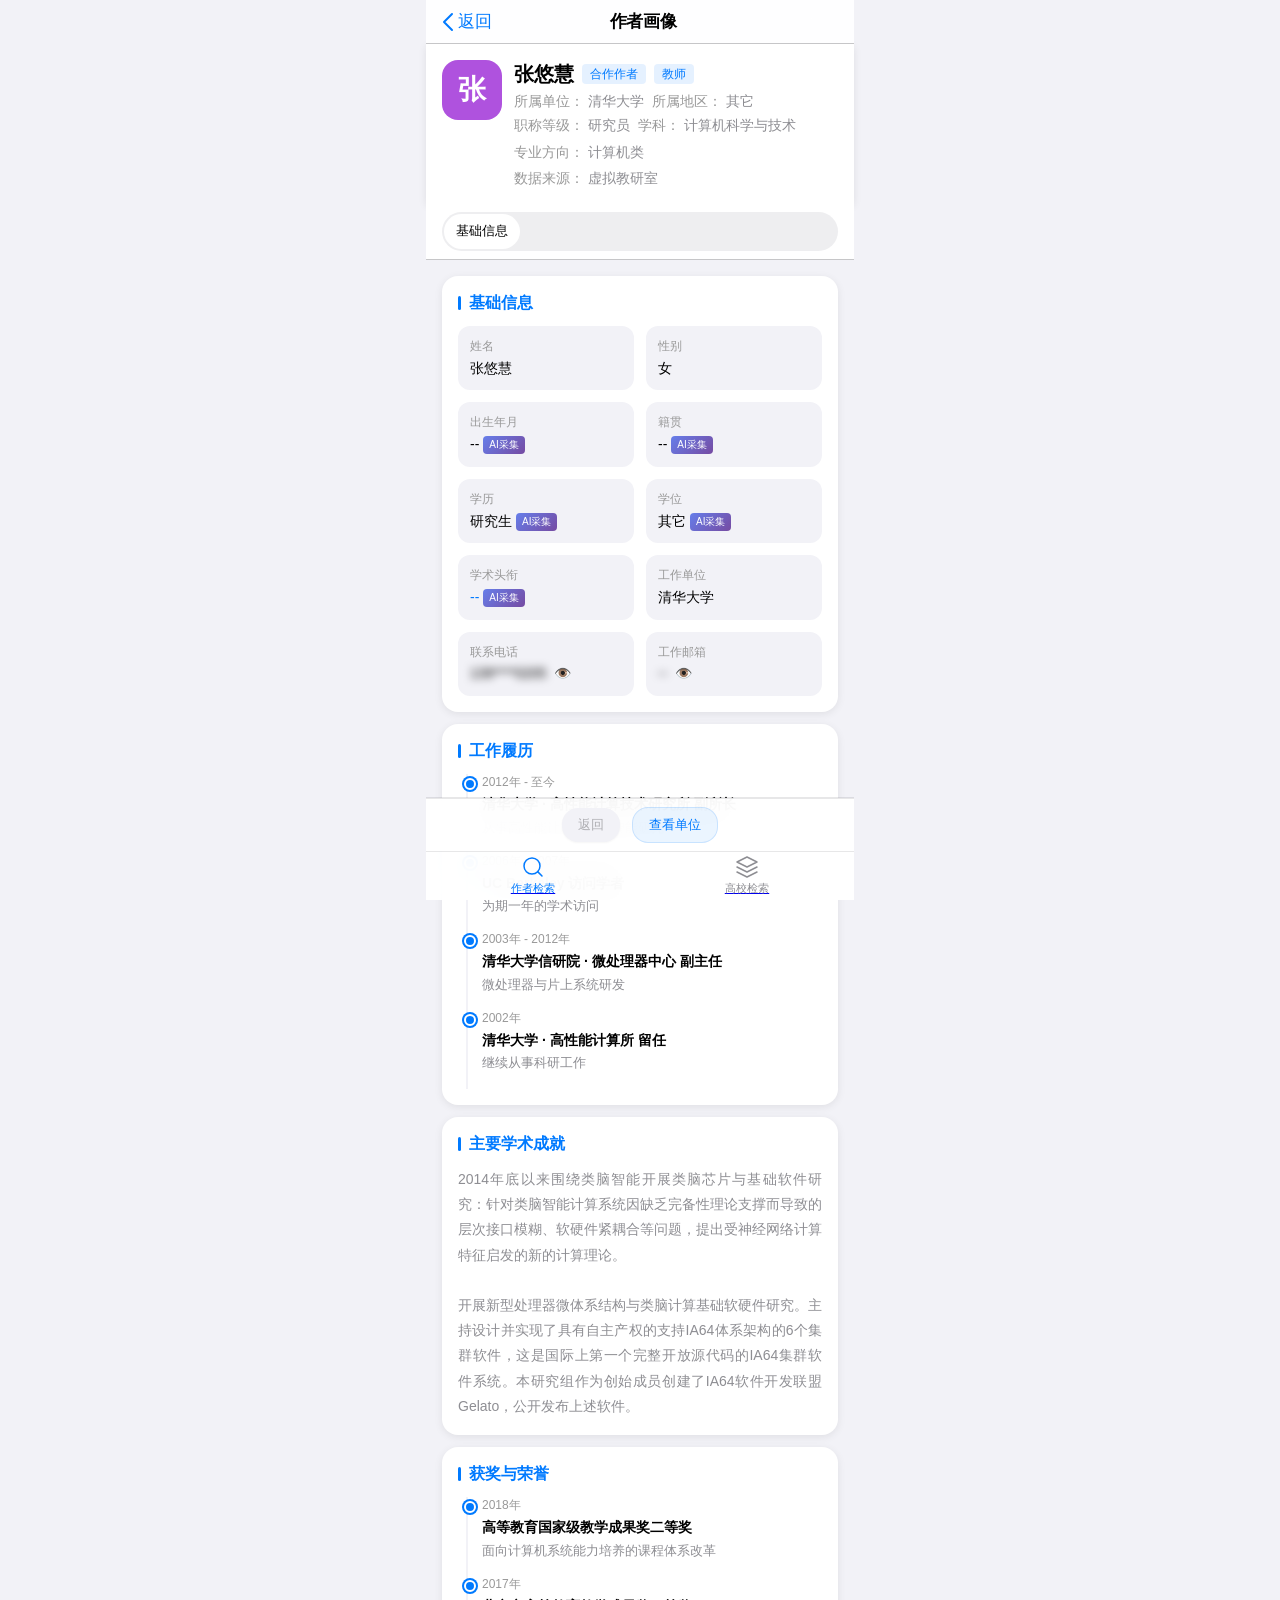
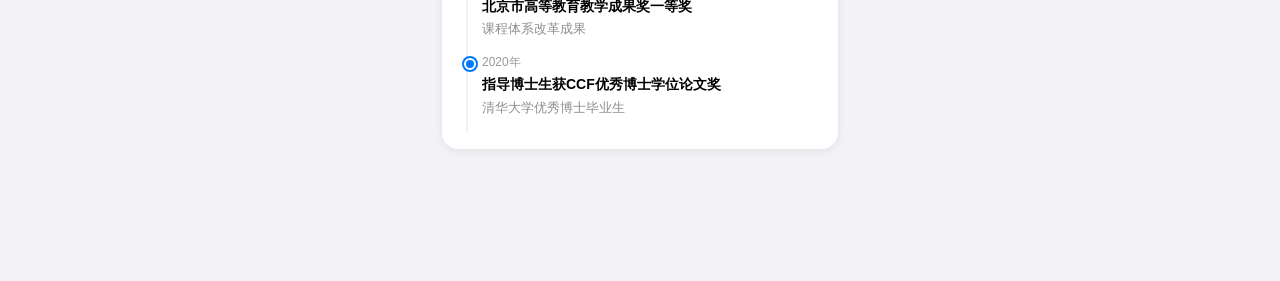
==== commit c897f4f0: "去掉预警、我的 2个菜单" ====
--- a/teacher-profile.html
+++ b/teacher-profile.html
@@ -981,7 +981,7 @@
             </div>
             <div class="ios-tab-label">高校检索</div>
         </a>
-        <a href="warning-management.html" class="ios-tab-item" data-tab="warnings">
+        <a href="warning-management.html" class="ios-tab-item" data-tab="warnings" style="display: none;">
             <div class="ios-tab-icon">
                 <svg width="24" height="24" viewBox="0 0 24 24" fill="none" stroke="currentColor" stroke-width="1.5">
                     <path d="M10.29 3.86L1.82 18a2 2 0 0 0 1.71 3h16.94a2 2 0 0 0 1.71-3L13.71 3.86a2 2 0 0 0-3.42 0z"/>
@@ -991,7 +991,7 @@
             </div>
             <div class="ios-tab-label">预警管理</div>
         </a>
-        <a href="my.html" class="ios-tab-item" data-tab="my">
+        <a href="my.html" class="ios-tab-item" data-tab="my" style="display: none;">
             <div class="ios-tab-icon">
                 <svg width="24" height="24" viewBox="0 0 24 24" fill="none" stroke="currentColor" stroke-width="1.5">
                     <path d="M20 21v-2a4 4 0 0 0-4-4H8a4 4 0 0 0-4 4v2"/>
